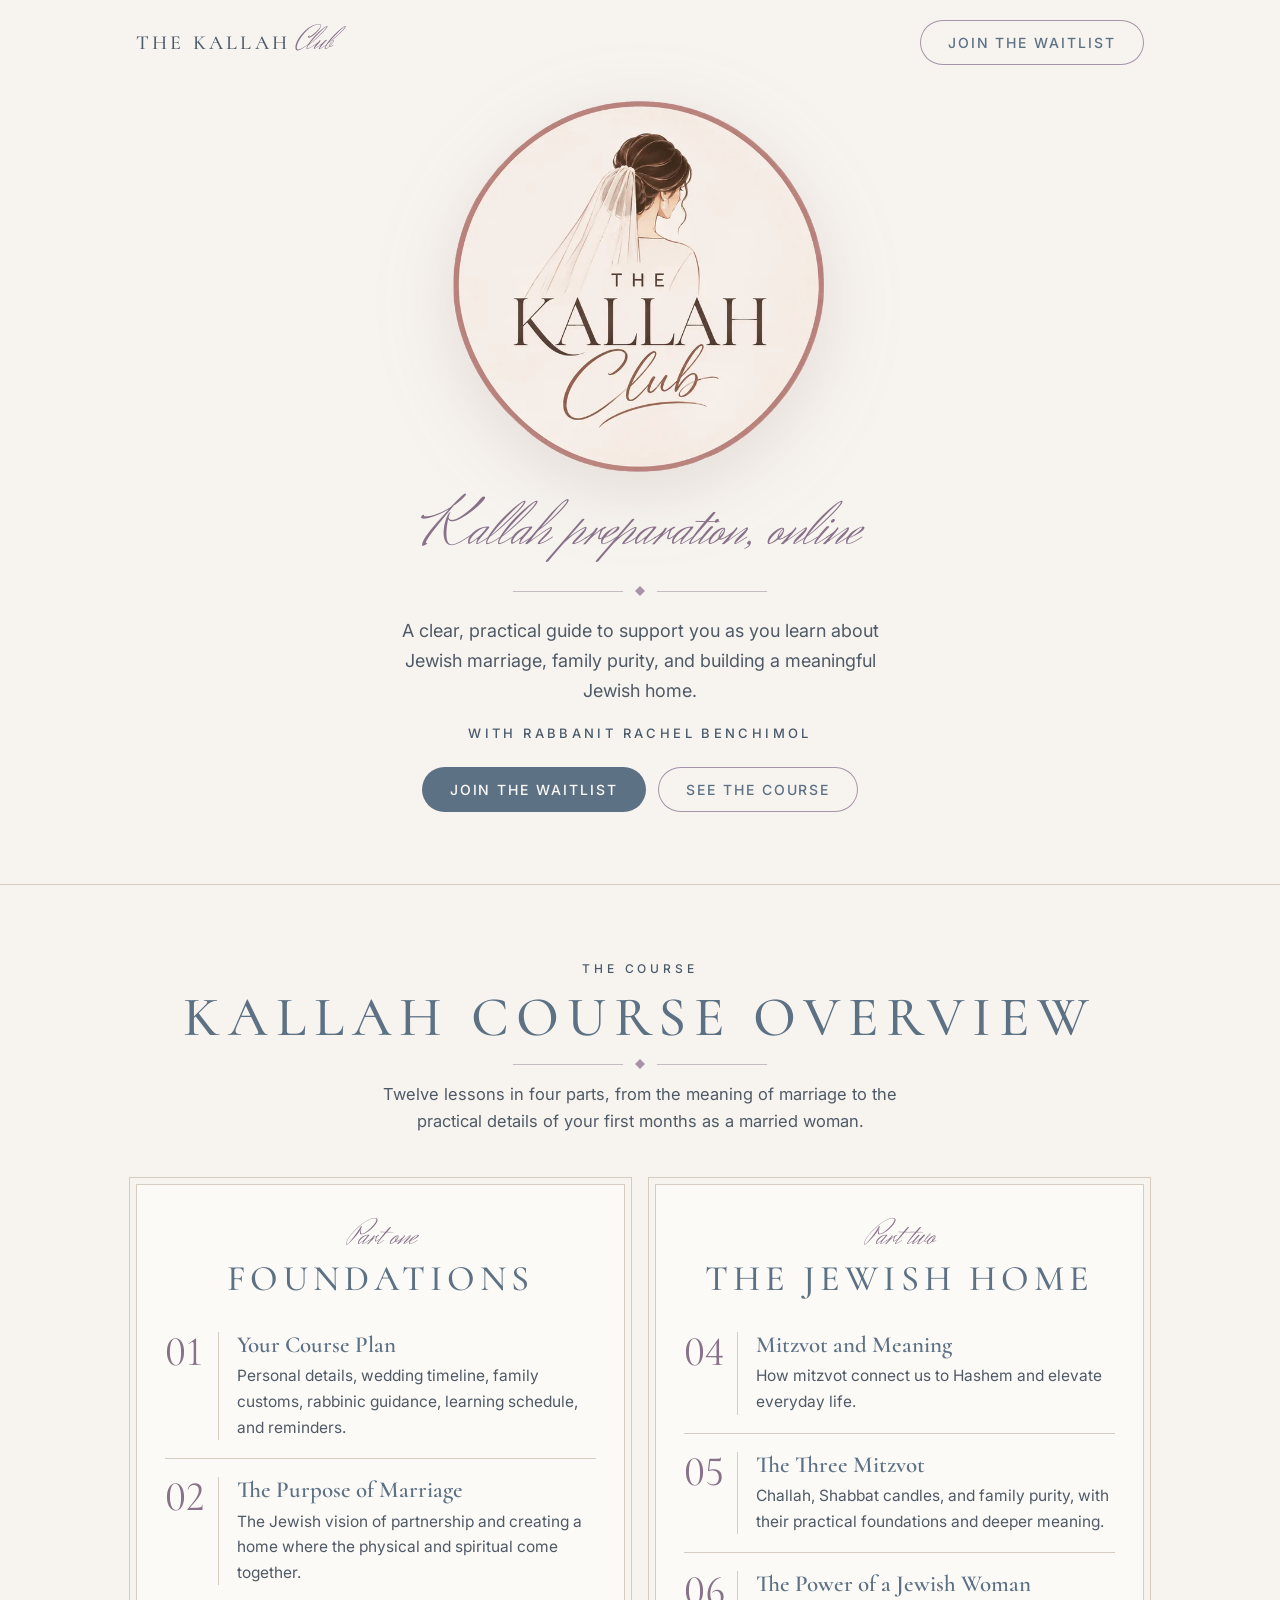
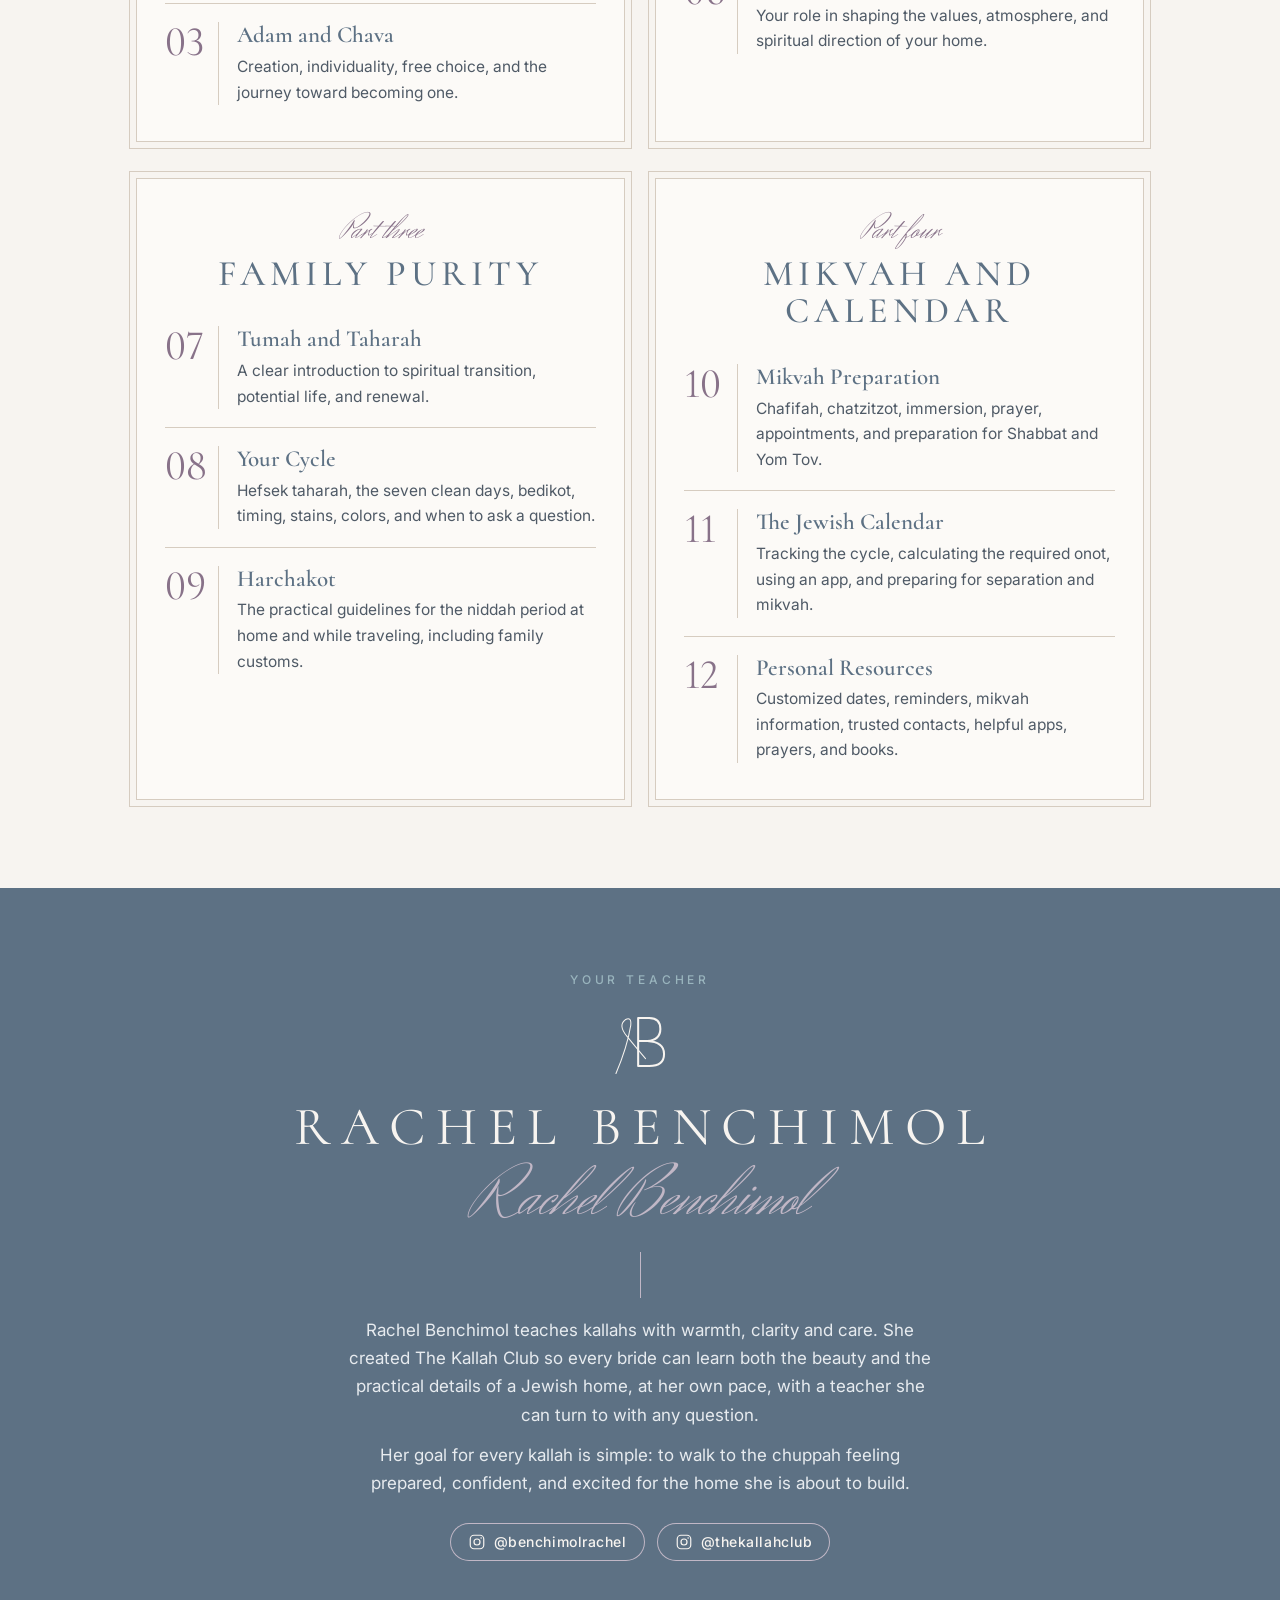
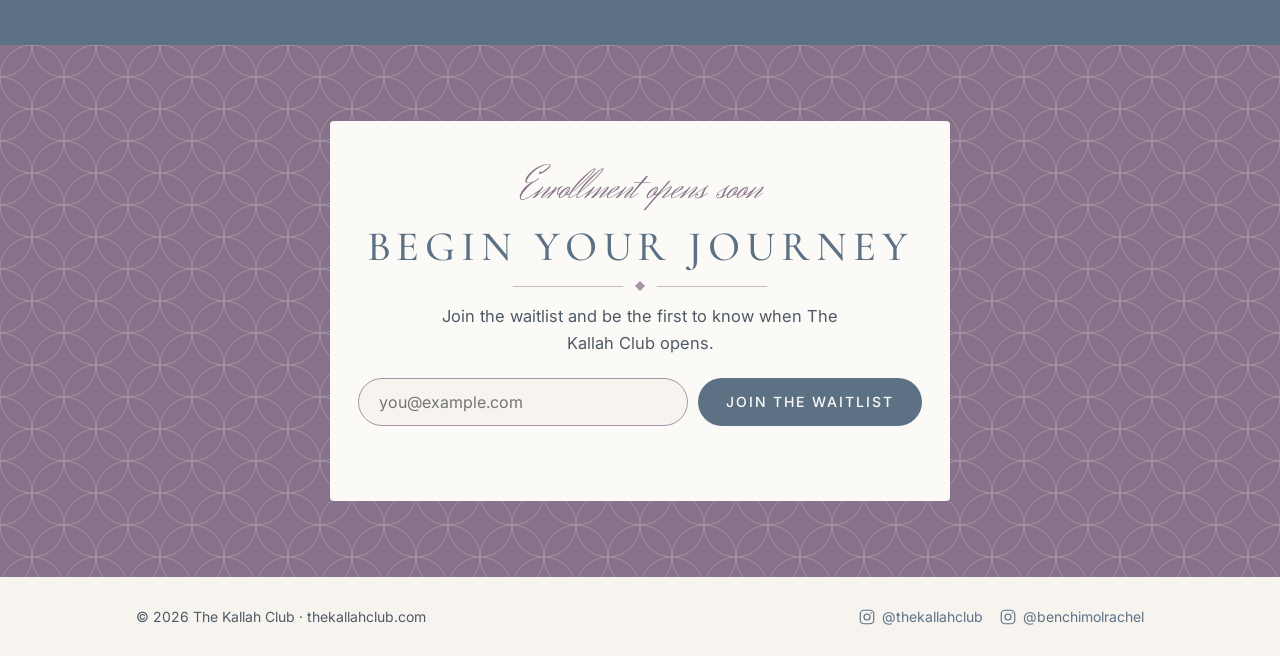
==== index.html @ b7309fc2 "Add files via upload" ====
<!doctype html><html><head><meta charset=utf8><meta name=viewport content="width=device-width,initial-scale=1,viewport-fit=cover"><style>:root{color-scheme:light;box-sizing:border-box;padding-top:env(safe-area-inset-top,0px);padding-bottom:env(safe-area-inset-bottom,0px)}html{scroll-padding-top:env(safe-area-inset-top,0px)}body{margin:0;padding:0;font:14px -apple-system,BlinkMacSystemFont,sans-serif;background:#fff;color:#000}img{max-width:100%}[hidden]:not([hidden=until-found i]){display:none!important}</style></head><body>
<title>The Kallah Club</title>
<meta name="claude:viewport-fit-sides" content="cover">
<link rel="preconnect" href="https://fonts.googleapis.com">
<link rel="preconnect" href="https://fonts.gstatic.com" crossorigin>
<link rel="stylesheet" href="https://fonts.googleapis.com/css2?family=Cormorant:wght@400;500;600&family=Herr+Von+Muellerhoff&family=Inter:wght@400;500;600&display=swap">
<style>
/* Layout: the round logo leads; lessons sit in four framed panels; a Blue Jean band introduces Rachel; a Mauve Bloom lattice band closes.
   Palette from the Rachel Benchimol brand guide: Blue Jean, Mauve Bloom, Tide, Ocean, Petal, Silvara, Sand Whisper, Silken Cream, Bare Earth.
   Fonts are web stand-ins for King and Queen (display), Abramo Script (script) and Aktiv Grotesk (body). Single light look, by design. */
:root {
  --paper: #f7f4f0;
  --panel: #fcfaf7;
  --espresso: #4a5a6b;     /* Blue Jean, deepened for small text */
  --bluejean: #5d7184;
  --text: #4f5a66;
  --copper: #887289;       /* Mauve Bloom */
  --rose: #a794a8;         /* Petal */
  --silvara: #c1b7c6;
  --ocean: #99b4bd;
  --line: #d6ccc0;         /* Silken Cream */
  --sand: #ece3d3;         /* Bare Earth */
  --display: "Cormorant", "Cormorant Garamond", Georgia, "Times New Roman", serif;
  --script: "Herr Von Muellerhoff", "Snell Roundhand", "Apple Chancery", cursive;
  --body: "Inter", "Helvetica Neue", Arial, system-ui, sans-serif;
  color-scheme: light;
}
* { box-sizing: border-box; }
body { background: var(--paper); color: var(--text); font-family: var(--body); font-size: 16.5px; line-height: 1.65; }
.wrap {
  max-width: 1040px; margin: 0 auto;
  padding-left: max(16px, env(safe-area-inset-left, 0px));
  padding-right: max(16px, env(safe-area-inset-right, 0px));
}
h1, h2, h3, p { margin: 0; }
h2 { font-family: var(--display); font-weight: 500; color: var(--bluejean); text-transform: uppercase; letter-spacing: .14em; line-height: 1.05; text-wrap: balance; }
.script { font-family: var(--script); color: var(--copper); font-weight: 400; line-height: 1.1; font-size: 1.4em; }
.eyebrow { font: 500 12px var(--body); letter-spacing: .32em; text-transform: uppercase; color: var(--espresso); }

.rule { display: flex; align-items: center; justify-content: center; gap: 12px; color: var(--rose); }
.rule::before, .rule::after { content: ""; height: 1px; width: min(110px, 26vw); background: var(--rose); opacity: .6; }
.rule svg { width: 10px; height: 10px; flex: none; }

.btn {
  display: inline-block; background: var(--bluejean); color: var(--panel);
  font: 500 14px var(--body); letter-spacing: .14em; text-transform: uppercase;
  padding: 14px 28px; border-radius: 999px; text-decoration: none; border: 0; cursor: pointer;
}
.btn:hover { background: var(--copper); }
.btn.line { background: transparent; color: var(--bluejean); box-shadow: inset 0 0 0 1px var(--rose); }
.btn.line:hover { background: var(--panel); }
.btn:focus-visible, input:focus-visible { outline: 2px solid var(--copper); outline-offset: 3px; }

/* Nav */
nav .wrap { display: flex; justify-content: space-between; align-items: center; gap: 16px; padding-block: 18px; }
.brand { display: flex; align-items: baseline; gap: 6px; color: var(--espresso); text-decoration: none; }
.brand b { font: 500 20px var(--display); letter-spacing: .16em; text-transform: uppercase; }
.brand i { font: 400 34px var(--script); color: var(--copper); font-style: normal; }
@media (max-width: 440px) { nav .btn { padding: 11px 16px; font-size: 12px; letter-spacing: .1em; } }

/* Hero */
.hero .wrap { display: grid; justify-items: center; text-align: center; gap: 20px; padding-block: 12px 72px; }
.logo { width: min(380px, 82vw); height: auto; aspect-ratio: 1; max-width: 100%; filter: drop-shadow(0 18px 40px rgba(110, 70, 55, .14)); }
.hero .script { font-size: clamp(44px, 8vw, 64px); }
.welcome { max-width: 48ch; font-size: 18px; color: var(--text); }
.teacher { font: 500 13px var(--body); letter-spacing: .26em; text-transform: uppercase; color: var(--espresso); }
.cta-row { display: flex; gap: 12px; flex-wrap: wrap; justify-content: center; margin-top: 6px; }

/* Course */
.course { padding-block: 76px 88px; border-top: 1px solid var(--line); }
.course-head { display: grid; justify-items: center; text-align: center; gap: 12px; margin-bottom: 48px; }
.course-head h2 { font-size: clamp(36px, 6vw, 56px); }
.course-head p { max-width: 52ch; }
.units { display: grid; grid-template-columns: repeat(2, minmax(0, 1fr)); gap: 36px 30px; }
@media (max-width: 820px) { .units { grid-template-columns: 1fr; } }
.unit { background: var(--panel); border: 1px solid var(--line); outline: 1px solid var(--line); outline-offset: 6px; padding: 34px 28px 18px; display: grid; align-content: start; }
.unit-head { display: grid; justify-items: center; gap: 4px; margin-bottom: 16px; text-align: center; }
.unit-head .script { font-size: 34px; }
.unit h2 { font-size: clamp(28px, 4.2vw, 36px); }
.lessons { list-style: none; margin: 0; padding: 0; }
.lesson { display: grid; grid-template-columns: 3.4rem 1fr; gap: 18px; padding-block: 18px; border-top: 1px solid var(--line); }
.lesson:first-child { border-top: 0; }
.num { font-family: var(--display); font-weight: 400; font-size: 42px; line-height: .95; color: var(--copper); border-right: 1px solid var(--line); padding-right: 14px; font-variant-numeric: lining-nums; }
.lesson h3 { font-family: var(--display); font-weight: 600; font-size: 23px; color: var(--bluejean); line-height: 1.2; margin-bottom: 4px; }
.lesson p { font-size: 15.5px; }
@media (max-width: 420px) { .unit { padding: 28px 18px 12px; } .lesson { grid-template-columns: 2.8rem 1fr; gap: 14px; } .num { font-size: 34px; padding-right: 10px; } }

/* Teacher band */
.teacher-band { background: var(--bluejean); color: var(--paper); padding-block: 84px; text-align: center; }
.teacher-band .wrap { display: grid; justify-items: center; gap: 18px; }
.mono { width: 74px; height: 74px; color: var(--paper); }
.teacher-band .eyebrow { color: var(--ocean); }
.teacher-band .name { font-family: var(--display); font-weight: 400; font-size: clamp(34px, 6vw, 54px); letter-spacing: .2em; text-transform: uppercase; line-height: 1.1; color: var(--paper); margin-right: -.2em; }
.teacher-band .sig { font-family: var(--script); font-size: clamp(46px, 8vw, 70px); color: var(--silvara); line-height: 1; margin-top: -10px; }
.teacher-band .bio { max-width: 54ch; color: #e7ebef; display: grid; gap: 12px; font-size: 17px; }
.socials { display: flex; flex-wrap: wrap; justify-content: center; gap: 12px; margin-top: 8px; }
.socials a { display: inline-flex; align-items: center; gap: 8px; color: var(--paper); text-decoration: none; font: 500 14px var(--body); letter-spacing: .04em; padding: 10px 18px; border-radius: 999px; box-shadow: inset 0 0 0 1px var(--silvara); }
.socials a:hover { background: rgba(255,255,255,.1); }
.socials a:focus-visible { outline: 2px solid var(--ocean); outline-offset: 3px; }
.ig { width: 18px; height: 18px; flex: none; }
footer a { color: var(--bluejean); text-decoration: none; display: inline-flex; align-items: center; gap: 6px; }
footer a:hover { color: var(--copper); }
.foot-links { display: flex; gap: 16px; flex-wrap: wrap; align-items: center; }
.teacher-band .vline { width: 1px; height: 46px; background: var(--silvara); }

/* Join band */
.join {
  padding-block: 76px;
  background-color: var(--copper);
  background-image: url("data:image/svg+xml,%3Csvg xmlns='http://www.w3.org/2000/svg' width='64' height='64' viewBox='0 0 64 64'%3E%3Cg fill='none' stroke='%23c1b7c6' stroke-opacity='.45' stroke-width='1'%3E%3Ccircle cx='0' cy='0' r='32'/%3E%3Ccircle cx='64' cy='0' r='32'/%3E%3Ccircle cx='0' cy='64' r='32'/%3E%3Ccircle cx='64' cy='64' r='32'/%3E%3Ccircle cx='32' cy='32' r='32'/%3E%3C/g%3E%3C/svg%3E");
}
.join-card { background: var(--panel); max-width: 620px; margin: 0 auto; padding: 44px 28px; display: grid; justify-items: center; text-align: center; gap: 12px; border-radius: 4px; }
.join-card .script { font-size: 44px; }
.join-card h2 { font-size: clamp(30px, 5vw, 42px); }
.join-card p { max-width: 44ch; }
form { display: flex; gap: 10px; flex-wrap: wrap; justify-content: center; width: 100%; margin-top: 8px; }
.sr { position: absolute; width: 1px; height: 1px; overflow: hidden; clip: rect(0 0 0 0); white-space: nowrap; }
input[type=email] {
  flex: 1 1 240px; min-width: 0; font: 16px var(--body); padding: 13px 20px;
  border: 1px solid var(--rose); border-radius: 999px; background: var(--paper); color: var(--bluejean);
}
.note { font-size: 14px; color: var(--copper); min-height: 1.4em; }

footer .wrap { padding-block: 28px; display: flex; justify-content: space-between; align-items: center; flex-wrap: wrap; gap: 10px; font-size: 14px; }
footer .script { font-size: 34px; }
</style>

<svg width="0" height="0" style="position:absolute" aria-hidden="true">
  <defs><symbol id="diamond" viewBox="0 0 10 10"><path d="M5 0 L10 5 L5 10 L0 5 Z" fill="currentColor"/></symbol></defs>
</svg>

<nav>
  <div class="wrap">
    <a class="brand" href="#top"><b>The Kallah</b><i>Club</i></a>
    <a class="btn line" href="#join">Join the waitlist</a>
  </div>
</nav>

<header class="hero" id="top">
  <div class="wrap">
    <img class="logo" src="[data-uri]" alt="The Kallah Club logo: a bride in a veil, seen from behind">
    <p class="script">Kallah preparation, online</p>
    <div class="rule"><svg><use href="#diamond"/></svg></div>
    <p class="welcome">A clear, practical guide to support you as you learn about Jewish marriage, family purity, and building a meaningful Jewish home.</p>
    <p class="teacher">With Rabbanit Rachel Benchimol</p>
    <div class="cta-row">
      <a class="btn" href="#join">Join the waitlist</a>
      <a class="btn line" href="#course">See the course</a>
    </div>
  </div>
</header>

<section class="course" id="course">
  <div class="wrap">
    <div class="course-head">
      <p class="eyebrow">The course</p>
      <h2>Kallah Course Overview</h2>
      <div class="rule"><svg><use href="#diamond"/></svg></div>
      <p>Twelve lessons in four parts, from the meaning of marriage to the practical details of your first months as a married woman.</p>
    </div>

    <div class="units">
      <article class="unit">
        <div class="unit-head"><p class="script">Part one</p><h2>Foundations</h2></div>
        <ol class="lessons">
          <li class="lesson"><span class="num">01</span><div><h3>Your Course Plan</h3><p>Personal details, wedding timeline, family customs, rabbinic guidance, learning schedule, and reminders.</p></div></li>
          <li class="lesson"><span class="num">02</span><div><h3>The Purpose of Marriage</h3><p>The Jewish vision of partnership and creating a home where the physical and spiritual come together.</p></div></li>
          <li class="lesson"><span class="num">03</span><div><h3>Adam and Chava</h3><p>Creation, individuality, free choice, and the journey toward becoming one.</p></div></li>
        </ol>
      </article>

      <article class="unit">
        <div class="unit-head"><p class="script">Part two</p><h2>The Jewish Home</h2></div>
        <ol class="lessons">
          <li class="lesson"><span class="num">04</span><div><h3>Mitzvot and Meaning</h3><p>How mitzvot connect us to Hashem and elevate everyday life.</p></div></li>
          <li class="lesson"><span class="num">05</span><div><h3>The Three Mitzvot</h3><p>Challah, Shabbat candles, and family purity, with their practical foundations and deeper meaning.</p></div></li>
          <li class="lesson"><span class="num">06</span><div><h3>The Power of a Jewish Woman</h3><p>Your role in shaping the values, atmosphere, and spiritual direction of your home.</p></div></li>
        </ol>
      </article>

      <article class="unit">
        <div class="unit-head"><p class="script">Part three</p><h2>Family Purity</h2></div>
        <ol class="lessons">
          <li class="lesson"><span class="num">07</span><div><h3>Tumah and Taharah</h3><p>A clear introduction to spiritual transition, potential life, and renewal.</p></div></li>
          <li class="lesson"><span class="num">08</span><div><h3>Your Cycle</h3><p>Hefsek taharah, the seven clean days, bedikot, timing, stains, colors, and when to ask a question.</p></div></li>
          <li class="lesson"><span class="num">09</span><div><h3>Harchakot</h3><p>The practical guidelines for the niddah period at home and while traveling, including family customs.</p></div></li>
        </ol>
      </article>

      <article class="unit">
        <div class="unit-head"><p class="script">Part four</p><h2>Mikvah and Calendar</h2></div>
        <ol class="lessons">
          <li class="lesson"><span class="num">10</span><div><h3>Mikvah Preparation</h3><p>Chafifah, chatzitzot, immersion, prayer, appointments, and preparation for Shabbat and Yom Tov.</p></div></li>
          <li class="lesson"><span class="num">11</span><div><h3>The Jewish Calendar</h3><p>Tracking the cycle, calculating the required onot, using an app, and preparing for separation and mikvah.</p></div></li>
          <li class="lesson"><span class="num">12</span><div><h3>Personal Resources</h3><p>Customized dates, reminders, mikvah information, trusted contacts, helpful apps, prayers, and books.</p></div></li>
        </ol>
      </article>
    </div>
  </div>
</section>

<section class="teacher-band" id="teacher">
  <div class="wrap">
    <p class="eyebrow">Your teacher</p>
    <svg class="mono" viewBox="0 0 80 80" fill="none" stroke="currentColor" stroke-linecap="round" aria-hidden="true">
      <path d="M38 14 V66 M38 14 H50 Q62 14 62 26 Q62 38 48 39 H38 M48 39 Q66 40 66 53 Q66 66 50 66 H38" stroke-width="2.2"/>
      <path d="M14 74 Q26 46 30 22 Q31 12 24 16 Q16 22 26 34 Q34 44 46 58" stroke-width="1.1"/>
    </svg>
    <p class="name">Rachel Benchimol</p>
    <p class="sig" aria-hidden="true">Rachel Benchimol</p>
    <div class="vline" aria-hidden="true"></div>
    <div class="bio">
      <p>Rachel Benchimol teaches kallahs with warmth, clarity and care. She created The Kallah Club so every bride can learn both the beauty and the practical details of a Jewish home, at her own pace, with a teacher she can turn to with any question.</p>
      <p>Her goal for every kallah is simple: to walk to the chuppah feeling prepared, confident, and excited for the home she is about to build.</p>
    </div>
    <div class="socials">
      <a href="https://www.instagram.com/benchimolrachel" target="_blank" rel="noopener"><svg class="ig" viewBox="0 0 24 24" fill="none" stroke="currentColor" stroke-width="1.6" aria-hidden="true"><rect x="3" y="3" width="18" height="18" rx="5"/><circle cx="12" cy="12" r="4"/><circle cx="17.5" cy="6.5" r="1" fill="currentColor" stroke="none"/></svg><span>@benchimolrachel</span></a>
      <a href="https://www.instagram.com/thekallahclub" target="_blank" rel="noopener"><svg class="ig" viewBox="0 0 24 24" fill="none" stroke="currentColor" stroke-width="1.6" aria-hidden="true"><rect x="3" y="3" width="18" height="18" rx="5"/><circle cx="12" cy="12" r="4"/><circle cx="17.5" cy="6.5" r="1" fill="currentColor" stroke="none"/></svg><span>@thekallahclub</span></a>
    </div>
  </div>
</section>

<section class="join" id="join">
  <div class="wrap">
    <div class="join-card">
      <p class="script">Enrollment opens soon</p>
      <h2>Begin your journey</h2>
      <div class="rule"><svg><use href="#diamond"/></svg></div>
      <p>Join the waitlist and be the first to know when The Kallah Club opens.</p>
      <form id="waitlist" novalidate>
        <label class="sr" for="email">Email address</label>
        <input type="email" id="email" name="email" placeholder="you@example.com" autocomplete="email" required>
        <button class="btn" type="submit">Join the waitlist</button>
      </form>
      <p class="note" id="note" role="status"></p>
    </div>
  </div>
</section>

<footer>
  <div class="wrap">
    <span>© 2026 The Kallah Club · thekallahclub.com</span>
    <span class="foot-links">
      <a href="https://www.instagram.com/thekallahclub" target="_blank" rel="noopener"><svg class="ig" viewBox="0 0 24 24" fill="none" stroke="currentColor" stroke-width="1.6" aria-hidden="true"><rect x="3" y="3" width="18" height="18" rx="5"/><circle cx="12" cy="12" r="4"/><circle cx="17.5" cy="6.5" r="1" fill="currentColor" stroke="none"/></svg>@thekallahclub</a>
      <a href="https://www.instagram.com/benchimolrachel" target="_blank" rel="noopener"><svg class="ig" viewBox="0 0 24 24" fill="none" stroke="currentColor" stroke-width="1.6" aria-hidden="true"><rect x="3" y="3" width="18" height="18" rx="5"/><circle cx="12" cy="12" r="4"/><circle cx="17.5" cy="6.5" r="1" fill="currentColor" stroke="none"/></svg>@benchimolrachel</a>
    </span>
  </div>
</footer>

<script>
document.getElementById('waitlist').addEventListener('submit', function (e) {
  e.preventDefault();
  var email = document.getElementById('email');
  var note = document.getElementById('note');
  if (!email.value || !email.checkValidity()) {
    note.textContent = 'Enter a valid email address, like name@example.com.';
    email.focus();
    return;
  }
  note.textContent = 'This is a preview. Sign-ups will start working when the site goes live.';
});
</script>

</body></html>
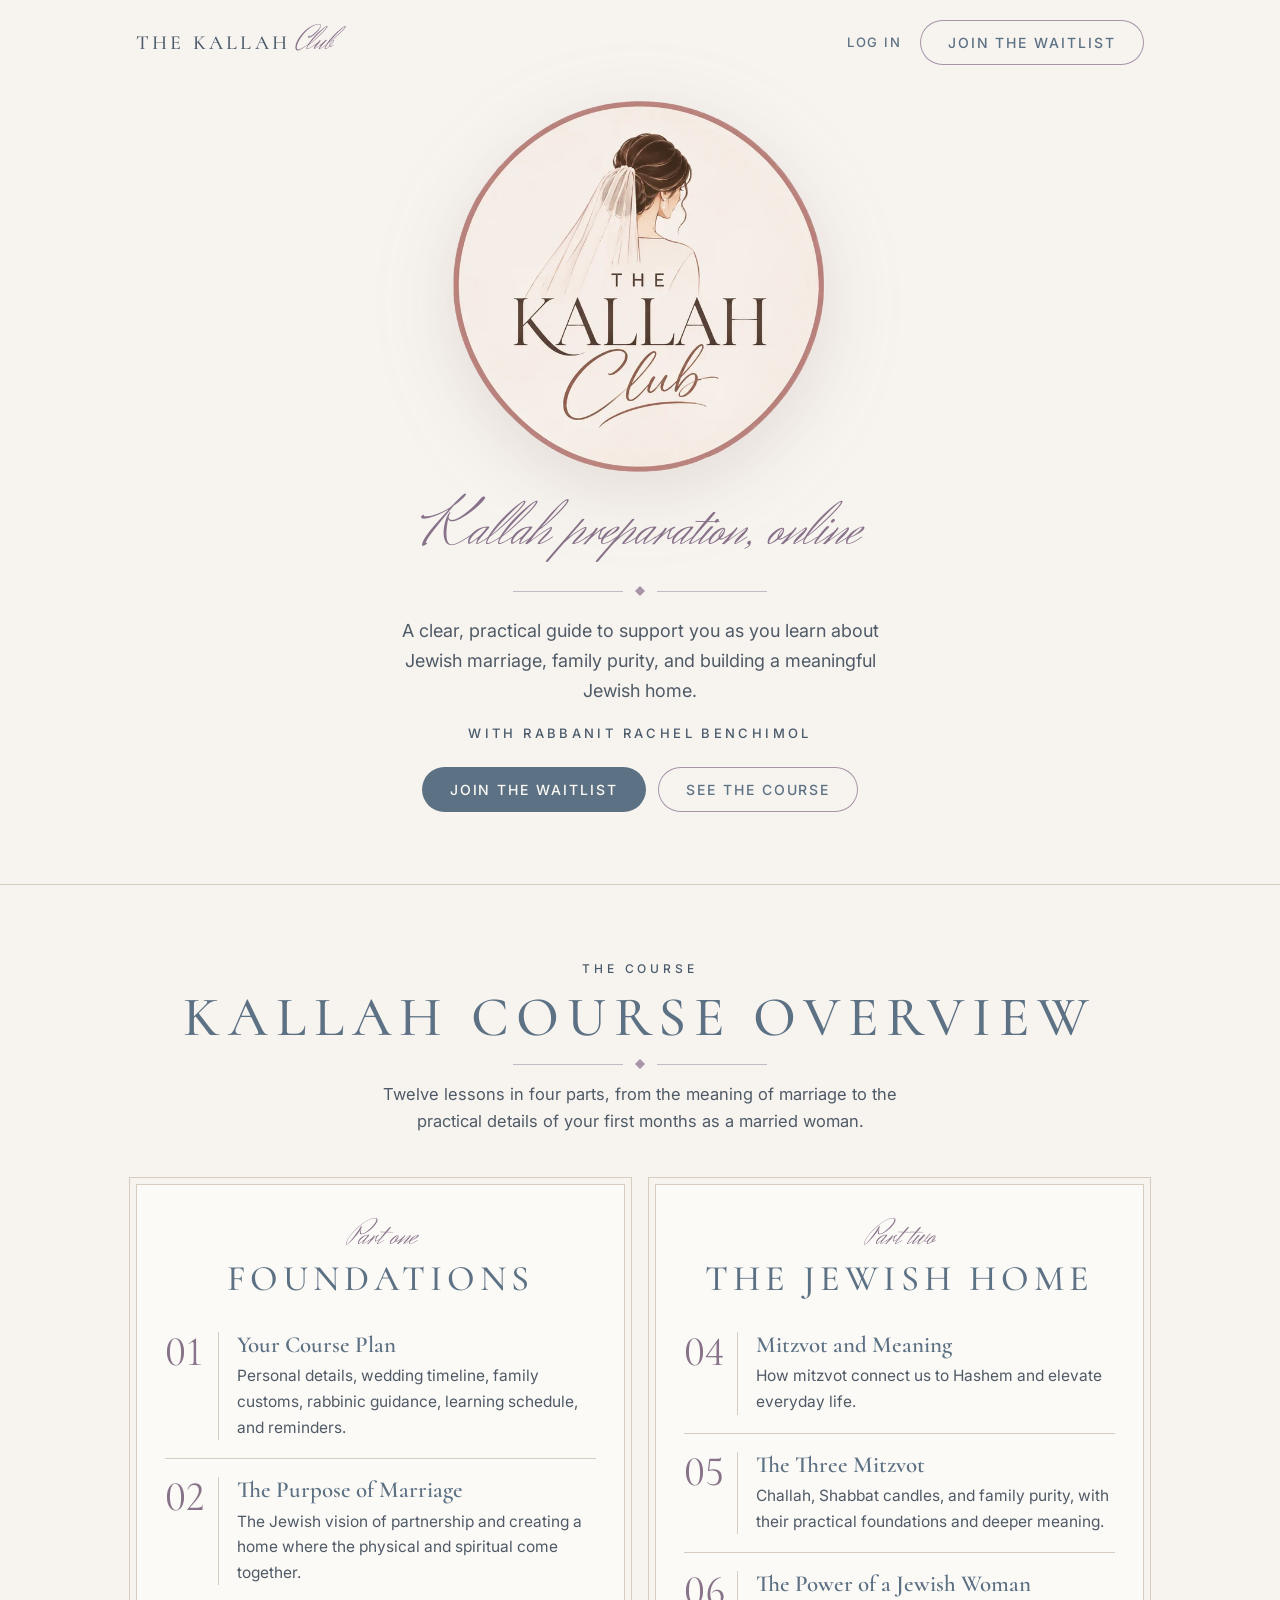
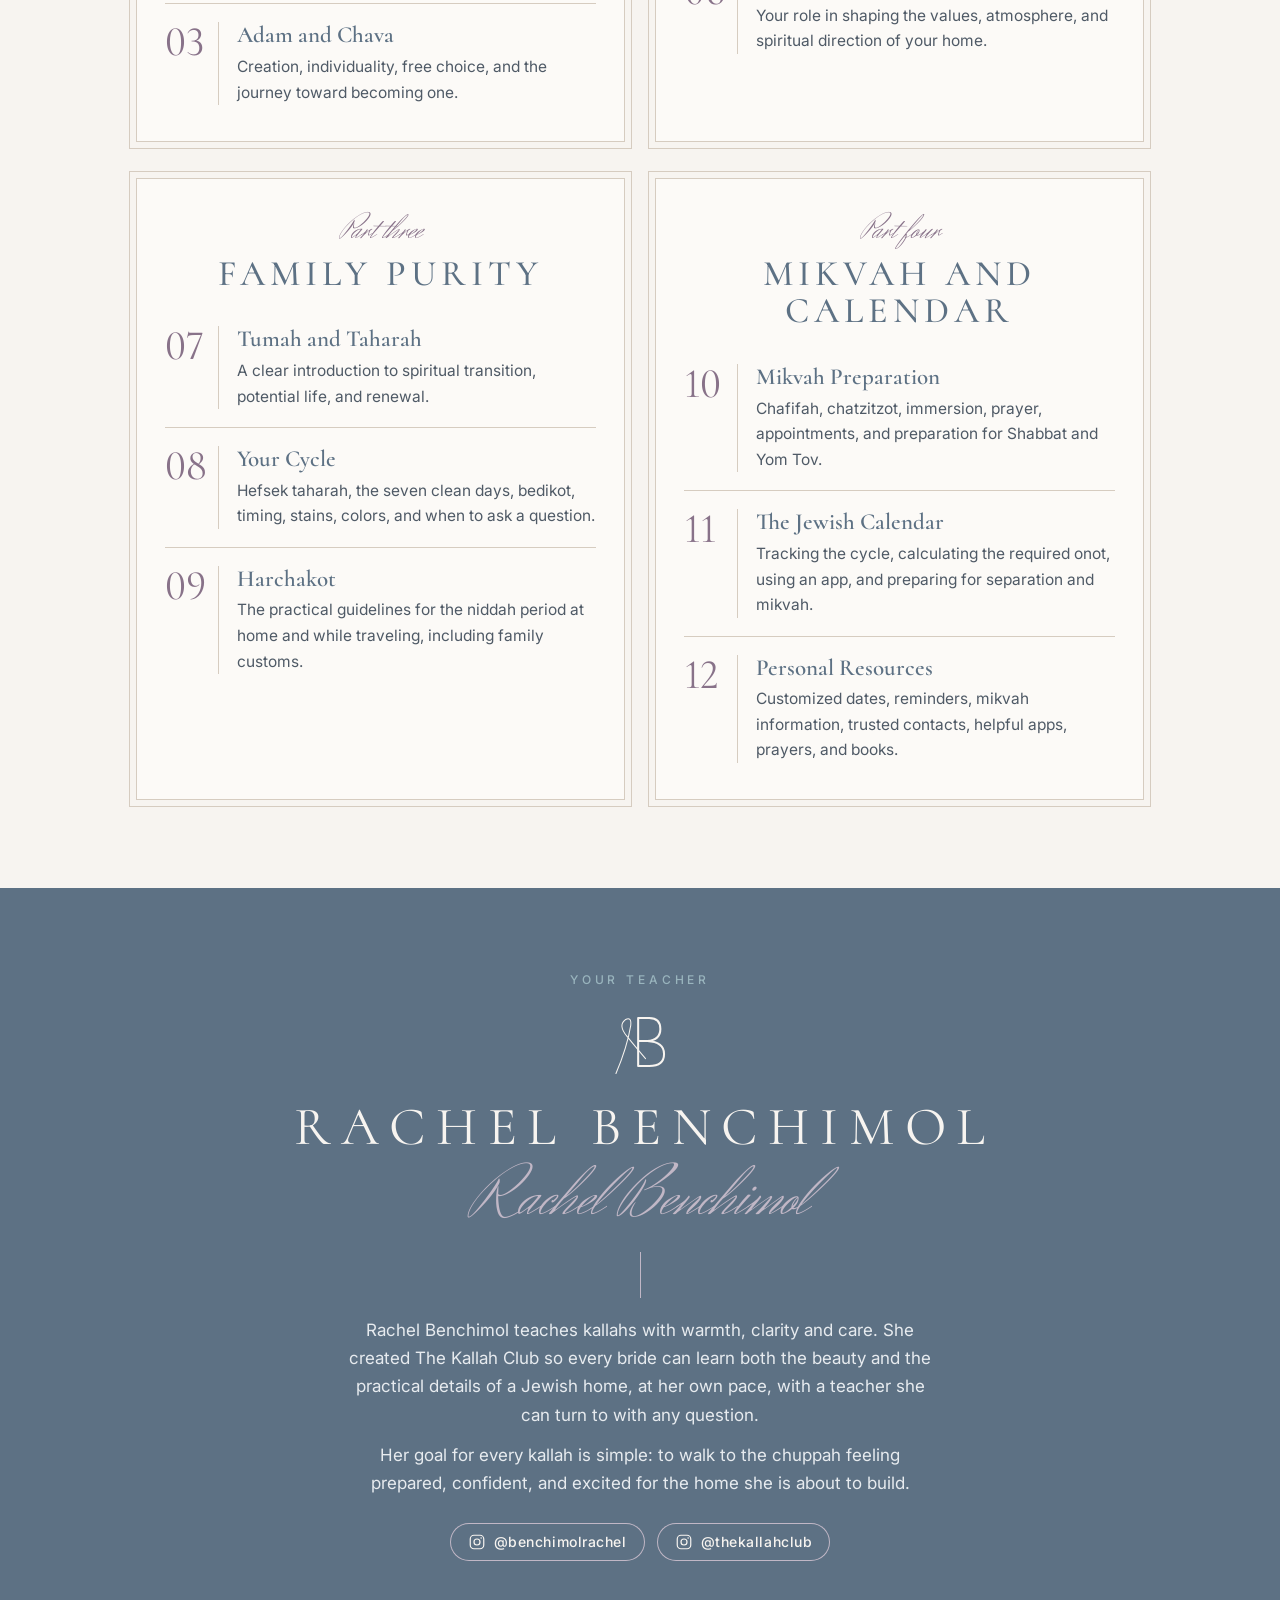
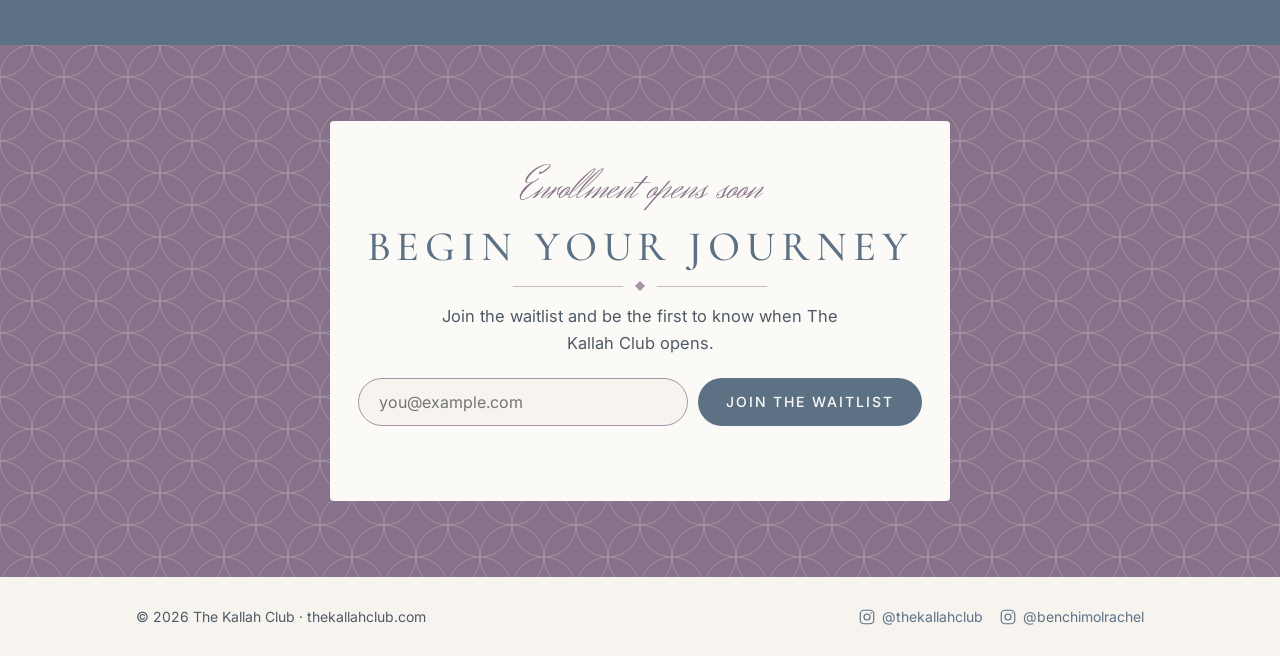
==== commit 6f681a16: "Add student accounts, course area, teacher dashboard and preview mode" ====
--- a/index.html
+++ b/index.html
@@ -1,5 +1,6 @@
 <!doctype html><html><head><meta charset=utf8><meta name=viewport content="width=device-width,initial-scale=1,viewport-fit=cover"><style>:root{color-scheme:light;box-sizing:border-box;padding-top:env(safe-area-inset-top,0px);padding-bottom:env(safe-area-inset-bottom,0px)}html{scroll-padding-top:env(safe-area-inset-top,0px)}body{margin:0;padding:0;font:14px -apple-system,BlinkMacSystemFont,sans-serif;background:#fff;color:#000}img{max-width:100%}[hidden]:not([hidden=until-found i]){display:none!important}</style></head><body>
 <title>The Kallah Club</title>
+<link rel="icon" href="data:image/svg+xml,%3Csvg xmlns=%27http://www.w3.org/2000/svg%27 viewBox=%270 0 32 32%27%3E%3Ccircle cx=%2716%27 cy=%2716%27 r=%2716%27 fill=%27%23f7f4f0%27/%3E%3Cpath d=%27M16 5 27 16 16 27 5 16Z%27 fill=%27%23887289%27/%3E%3C/svg%3E">
 <meta name="claude:viewport-fit-sides" content="cover">
 <link rel="preconnect" href="https://fonts.googleapis.com">
 <link rel="preconnect" href="https://fonts.gstatic.com" crossorigin>
@@ -56,7 +57,18 @@
 .brand { display: flex; align-items: baseline; gap: 6px; color: var(--espresso); text-decoration: none; }
 .brand b { font: 500 20px var(--display); letter-spacing: .16em; text-transform: uppercase; }
 .brand i { font: 400 34px var(--script); color: var(--copper); font-style: normal; }
-@media (max-width: 440px) { nav .btn { padding: 11px 16px; font-size: 12px; letter-spacing: .1em; } }
+.navlinks { display: flex; align-items: center; gap: clamp(10px, 3vw, 18px); }
+.navlink { font: 500 13px var(--body); letter-spacing: .14em; text-transform: uppercase; color: var(--bluejean); text-decoration: none; white-space: nowrap; }
+.navlink:hover { color: var(--copper); }
+.navlink:focus-visible { outline: 2px solid var(--copper); outline-offset: 3px; }
+@media (max-width: 440px) {
+  nav .btn { padding: 11px 16px; font-size: 12px; letter-spacing: .1em; }
+  .brand { white-space: nowrap; }
+  .brand b { font-size: 16px; letter-spacing: .12em; }
+  .brand i { font-size: 28px; }
+  nav .btn[href="#join"] { display: none; }
+  .navlink { display: inline-block; padding: 11px 18px; font-size: 12px; letter-spacing: .12em; box-shadow: inset 0 0 0 1px var(--rose); border-radius: 999px; }
+}
 
 /* Hero */
 .hero .wrap { display: grid; justify-items: center; text-align: center; gap: 20px; padding-block: 12px 72px; }
@@ -132,7 +144,10 @@
 <nav>
   <div class="wrap">
     <a class="brand" href="#top"><b>The Kallah</b><i>Club</i></a>
-    <a class="btn line" href="#join">Join the waitlist</a>
+    <span class="navlinks">
+      <a class="navlink" href="account.html">Log in</a>
+      <a class="btn line" href="#join">Join the waitlist</a>
+    </span>
   </div>
 </nav>
 
@@ -248,16 +263,45 @@
 </footer>
 
 <script>
+// Waitlist sign-ups go to the Supabase "waitlist" table. This key is the public
+// (publishable) key: the table only lets visitors add an email, never read the list.
+var SUPABASE_URL = 'https://damndwwdymxtwpjyxnsx.supabase.co';
+var SUPABASE_KEY = 'sb_publishable_T4p_qWd7XMKdjyfgDvSuDg_J8z9ziWq';
+
 document.getElementById('waitlist').addEventListener('submit', function (e) {
   e.preventDefault();
+  var form = e.target;
   var email = document.getElementById('email');
   var note = document.getElementById('note');
+  var button = form.querySelector('button');
   if (!email.value || !email.checkValidity()) {
     note.textContent = 'Enter a valid email address, like name@example.com.';
     email.focus();
     return;
   }
-  note.textContent = 'This is a preview. Sign-ups will start working when the site goes live.';
+  button.disabled = true;
+  note.textContent = 'Adding you to the waitlist…';
+  fetch(SUPABASE_URL + '/rest/v1/waitlist', {
+    method: 'POST',
+    headers: {
+      'apikey': SUPABASE_KEY,
+      'Content-Type': 'application/json',
+      'Prefer': 'return=minimal'
+    },
+    body: JSON.stringify({ email: email.value.trim() })
+  }).then(function (res) {
+    if (res.ok || res.status === 409) {
+      // 409 means this email is already on the list, which is fine.
+      note.textContent = 'You’re on the list! We’ll email you when enrollment opens.';
+      form.reset();
+    } else {
+      throw new Error('Status ' + res.status);
+    }
+  }).catch(function () {
+    note.textContent = 'Something went wrong. Please try again in a moment.';
+  }).finally(function () {
+    button.disabled = false;
+  });
 });
 </script>
 
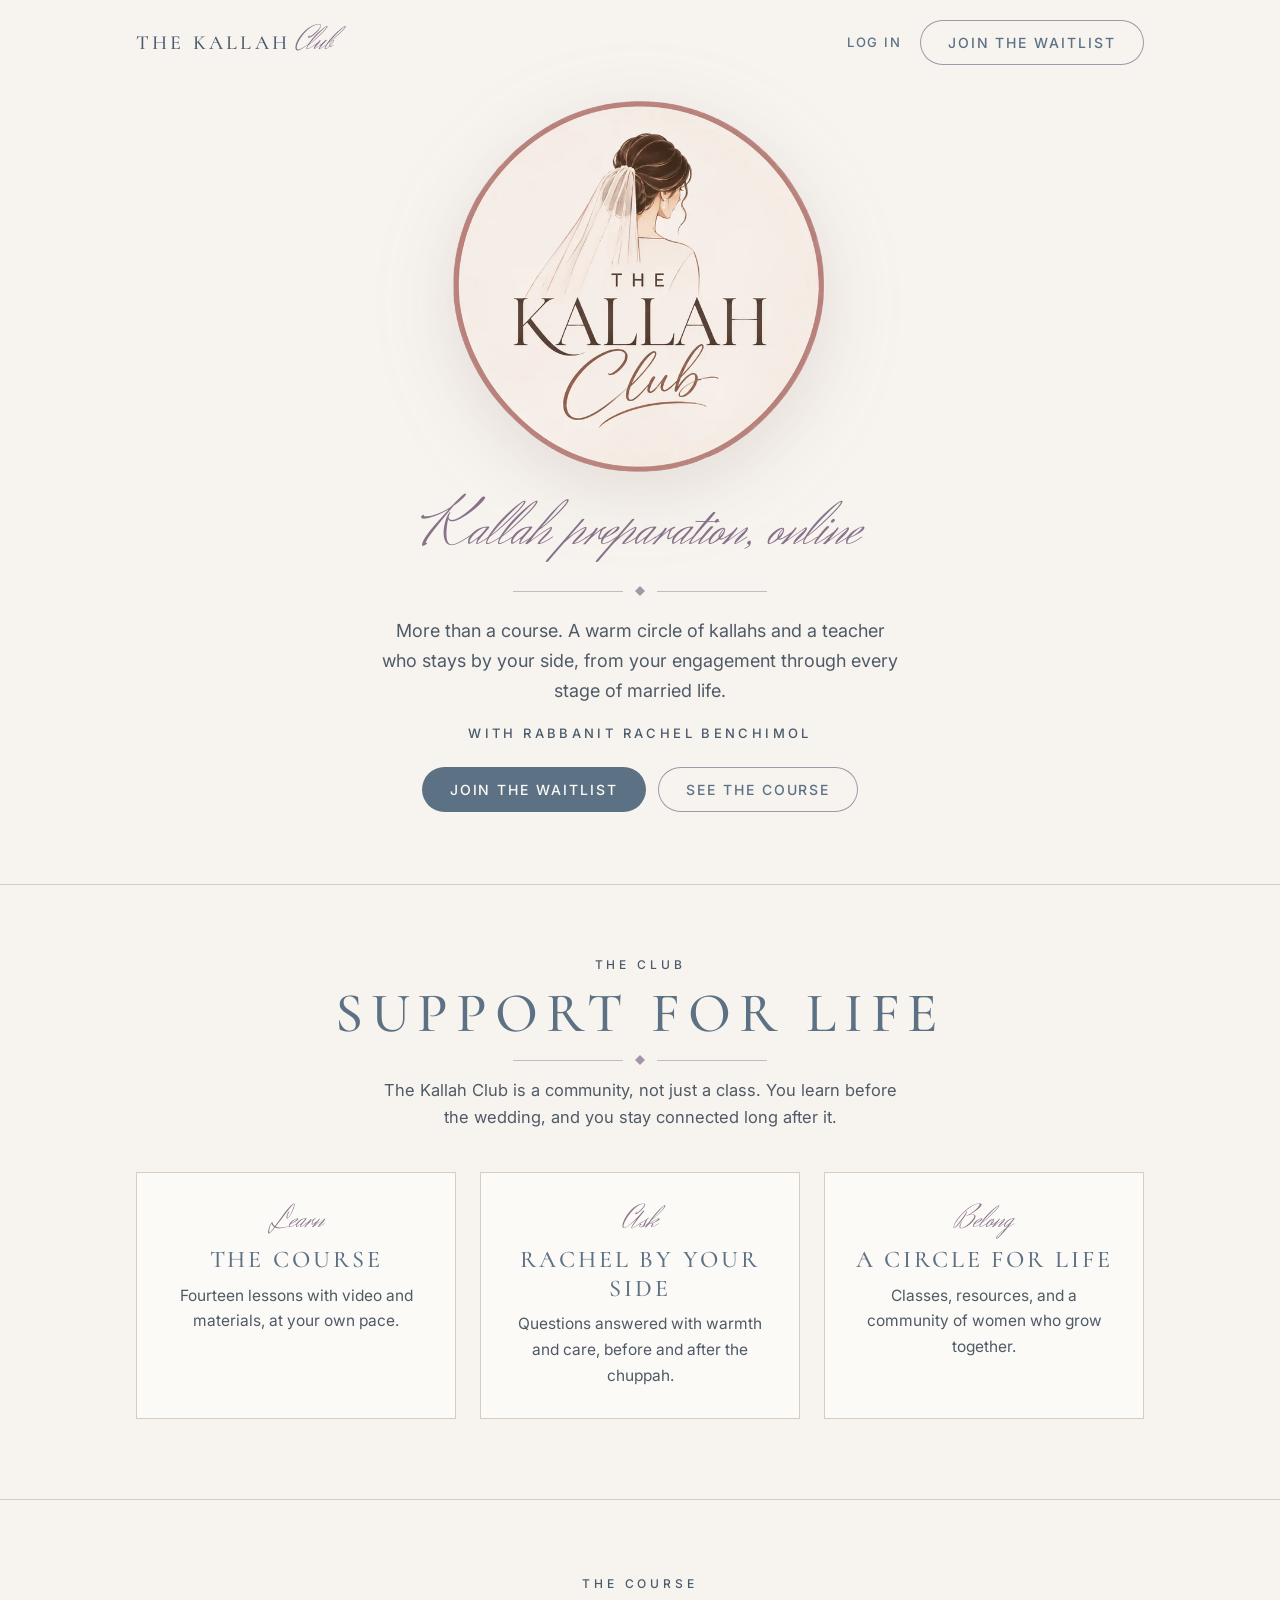
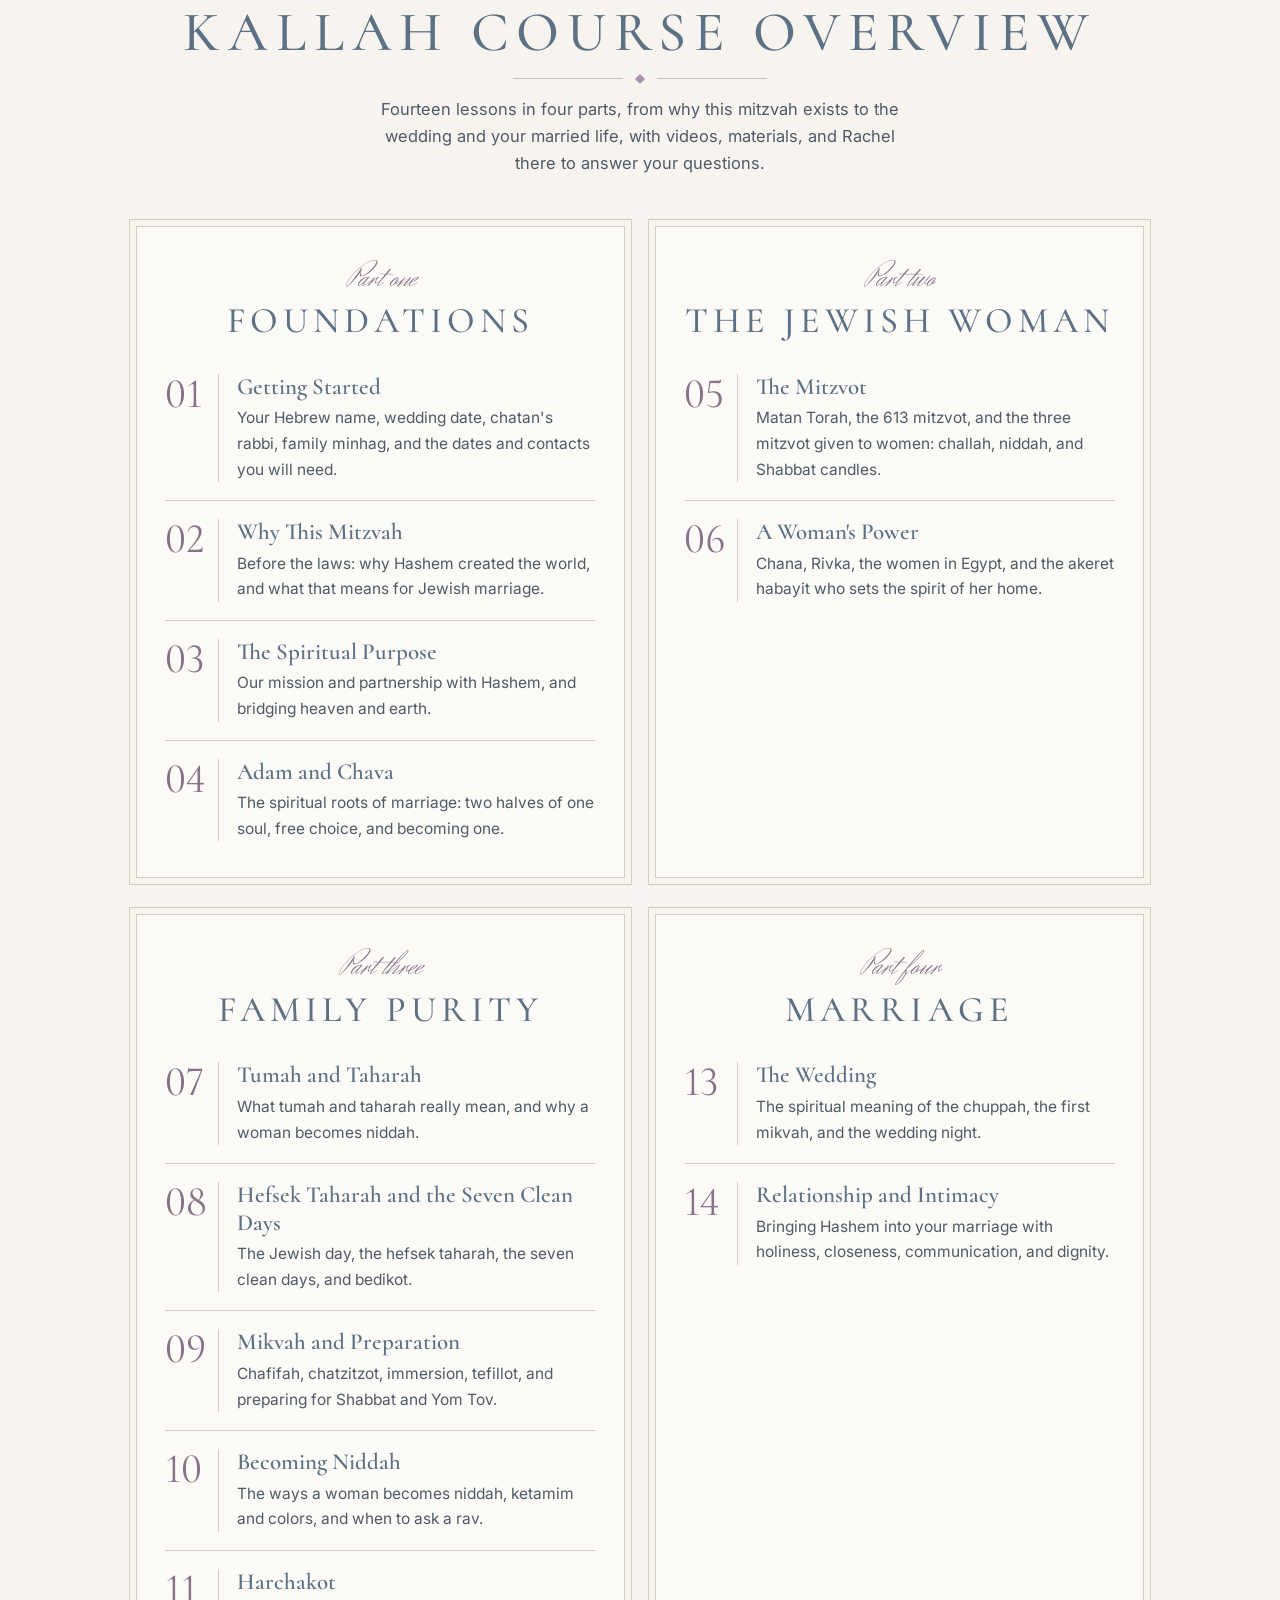
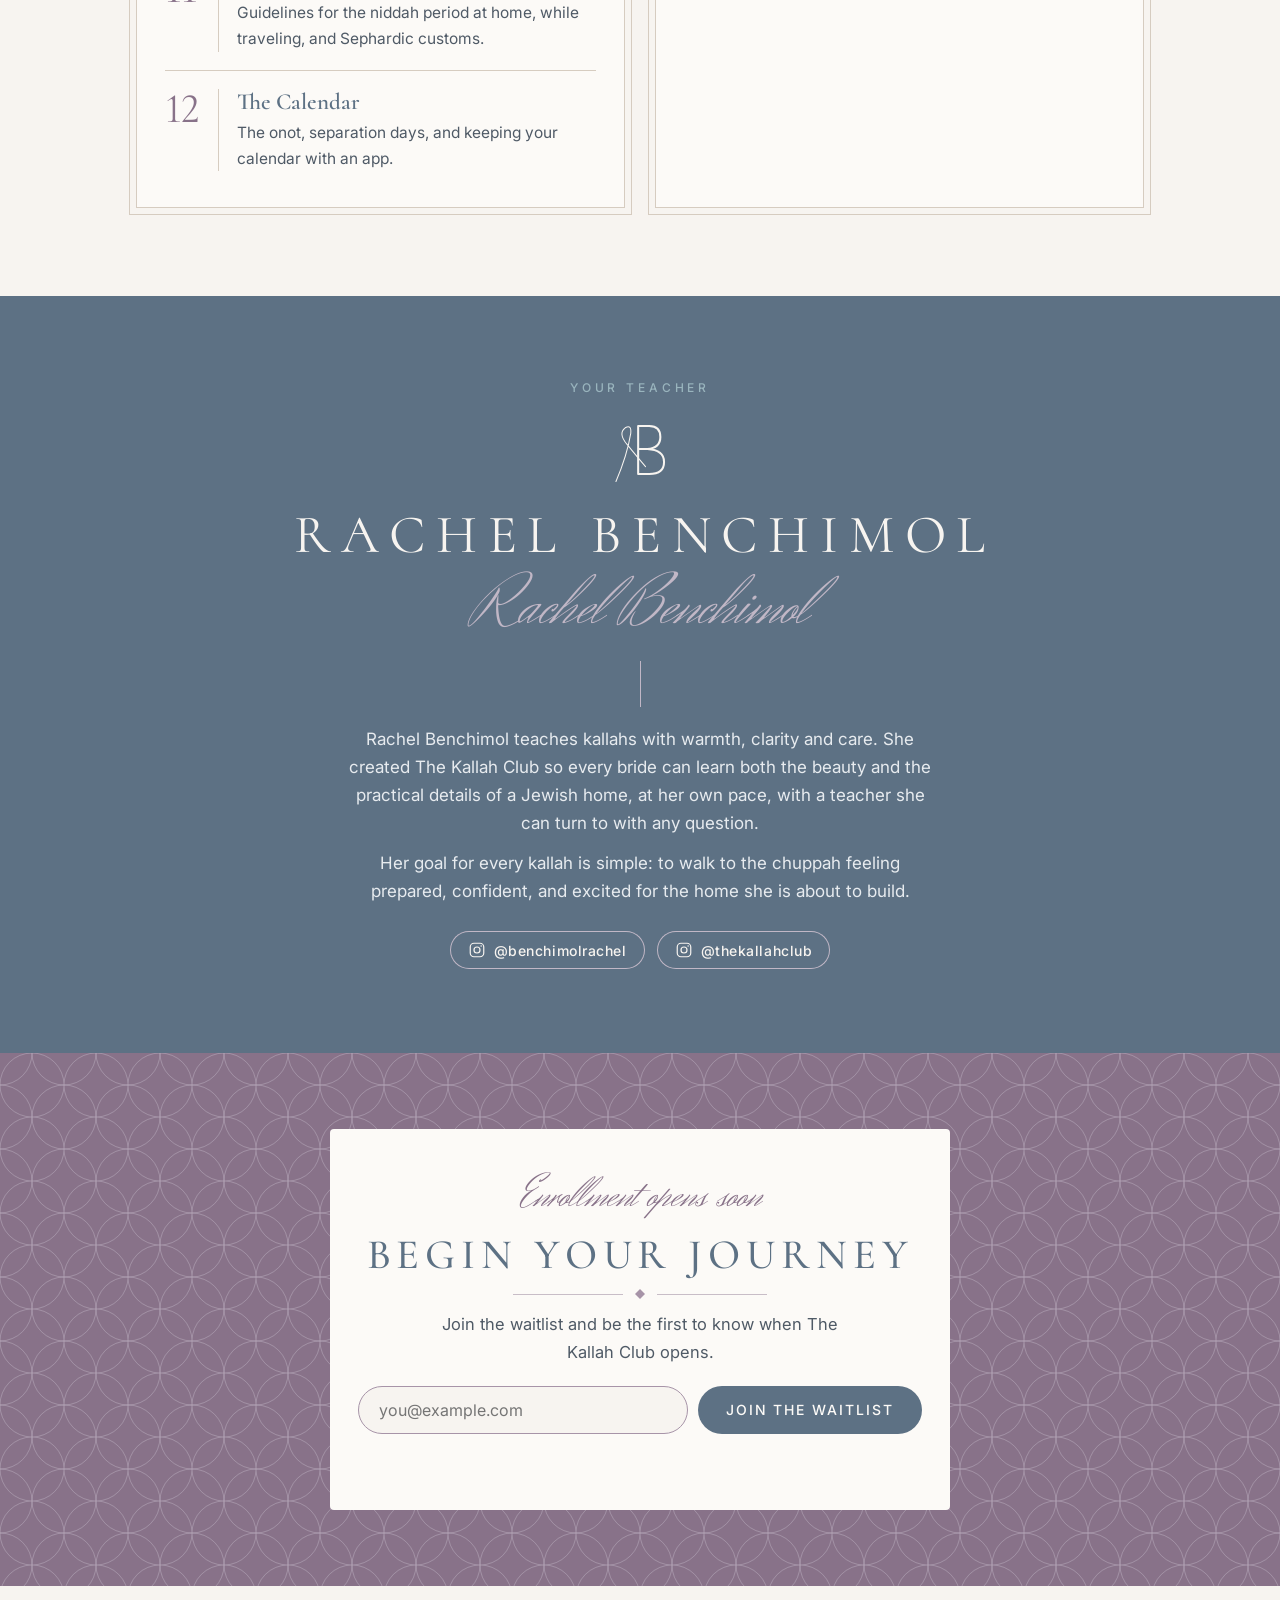
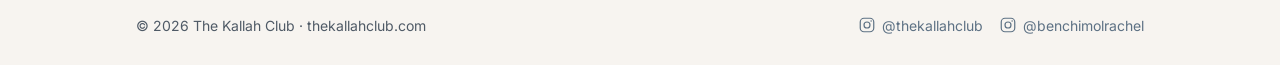
==== commit 6bf64b03: "Landing page: club message and Rachel's real 14-lesson outline" ====
--- a/index.html
+++ b/index.html
@@ -1,308 +1,336 @@
-<!doctype html><html><head><meta charset=utf8><meta name=viewport content="width=device-width,initial-scale=1,viewport-fit=cover"><style>:root{color-scheme:light;box-sizing:border-box;padding-top:env(safe-area-inset-top,0px);padding-bottom:env(safe-area-inset-bottom,0px)}html{scroll-padding-top:env(safe-area-inset-top,0px)}body{margin:0;padding:0;font:14px -apple-system,BlinkMacSystemFont,sans-serif;background:#fff;color:#000}img{max-width:100%}[hidden]:not([hidden=until-found i]){display:none!important}</style></head><body>
-<title>The Kallah Club</title>
-<link rel="icon" href="data:image/svg+xml,%3Csvg xmlns=%27http://www.w3.org/2000/svg%27 viewBox=%270 0 32 32%27%3E%3Ccircle cx=%2716%27 cy=%2716%27 r=%2716%27 fill=%27%23f7f4f0%27/%3E%3Cpath d=%27M16 5 27 16 16 27 5 16Z%27 fill=%27%23887289%27/%3E%3C/svg%3E">
-<meta name="claude:viewport-fit-sides" content="cover">
-<link rel="preconnect" href="https://fonts.googleapis.com">
-<link rel="preconnect" href="https://fonts.gstatic.com" crossorigin>
-<link rel="stylesheet" href="https://fonts.googleapis.com/css2?family=Cormorant:wght@400;500;600&family=Herr+Von+Muellerhoff&family=Inter:wght@400;500;600&display=swap">
-<style>
-/* Layout: the round logo leads; lessons sit in four framed panels; a Blue Jean band introduces Rachel; a Mauve Bloom lattice band closes.
-   Palette from the Rachel Benchimol brand guide: Blue Jean, Mauve Bloom, Tide, Ocean, Petal, Silvara, Sand Whisper, Silken Cream, Bare Earth.
-   Fonts are web stand-ins for King and Queen (display), Abramo Script (script) and Aktiv Grotesk (body). Single light look, by design. */
-:root {
-  --paper: #f7f4f0;
-  --panel: #fcfaf7;
-  --espresso: #4a5a6b;     /* Blue Jean, deepened for small text */
-  --bluejean: #5d7184;
-  --text: #4f5a66;
-  --copper: #887289;       /* Mauve Bloom */
-  --rose: #a794a8;         /* Petal */
-  --silvara: #c1b7c6;
-  --ocean: #99b4bd;
-  --line: #d6ccc0;         /* Silken Cream */
-  --sand: #ece3d3;         /* Bare Earth */
-  --display: "Cormorant", "Cormorant Garamond", Georgia, "Times New Roman", serif;
-  --script: "Herr Von Muellerhoff", "Snell Roundhand", "Apple Chancery", cursive;
-  --body: "Inter", "Helvetica Neue", Arial, system-ui, sans-serif;
-  color-scheme: light;
-}
-* { box-sizing: border-box; }
-body { background: var(--paper); color: var(--text); font-family: var(--body); font-size: 16.5px; line-height: 1.65; }
-.wrap {
-  max-width: 1040px; margin: 0 auto;
-  padding-left: max(16px, env(safe-area-inset-left, 0px));
-  padding-right: max(16px, env(safe-area-inset-right, 0px));
-}
-h1, h2, h3, p { margin: 0; }
-h2 { font-family: var(--display); font-weight: 500; color: var(--bluejean); text-transform: uppercase; letter-spacing: .14em; line-height: 1.05; text-wrap: balance; }
-.script { font-family: var(--script); color: var(--copper); font-weight: 400; line-height: 1.1; font-size: 1.4em; }
-.eyebrow { font: 500 12px var(--body); letter-spacing: .32em; text-transform: uppercase; color: var(--espresso); }
-
-.rule { display: flex; align-items: center; justify-content: center; gap: 12px; color: var(--rose); }
-.rule::before, .rule::after { content: ""; height: 1px; width: min(110px, 26vw); background: var(--rose); opacity: .6; }
-.rule svg { width: 10px; height: 10px; flex: none; }
-
-.btn {
-  display: inline-block; background: var(--bluejean); color: var(--panel);
-  font: 500 14px var(--body); letter-spacing: .14em; text-transform: uppercase;
-  padding: 14px 28px; border-radius: 999px; text-decoration: none; border: 0; cursor: pointer;
-}
-.btn:hover { background: var(--copper); }
-.btn.line { background: transparent; color: var(--bluejean); box-shadow: inset 0 0 0 1px var(--rose); }
-.btn.line:hover { background: var(--panel); }
-.btn:focus-visible, input:focus-visible { outline: 2px solid var(--copper); outline-offset: 3px; }
-
-/* Nav */
-nav .wrap { display: flex; justify-content: space-between; align-items: center; gap: 16px; padding-block: 18px; }
-.brand { display: flex; align-items: baseline; gap: 6px; color: var(--espresso); text-decoration: none; }
-.brand b { font: 500 20px var(--display); letter-spacing: .16em; text-transform: uppercase; }
-.brand i { font: 400 34px var(--script); color: var(--copper); font-style: normal; }
-.navlinks { display: flex; align-items: center; gap: clamp(10px, 3vw, 18px); }
-.navlink { font: 500 13px var(--body); letter-spacing: .14em; text-transform: uppercase; color: var(--bluejean); text-decoration: none; white-space: nowrap; }
-.navlink:hover { color: var(--copper); }
-.navlink:focus-visible { outline: 2px solid var(--copper); outline-offset: 3px; }
-@media (max-width: 440px) {
-  nav .btn { padding: 11px 16px; font-size: 12px; letter-spacing: .1em; }
-  .brand { white-space: nowrap; }
-  .brand b { font-size: 16px; letter-spacing: .12em; }
-  .brand i { font-size: 28px; }
-  nav .btn[href="#join"] { display: none; }
-  .navlink { display: inline-block; padding: 11px 18px; font-size: 12px; letter-spacing: .12em; box-shadow: inset 0 0 0 1px var(--rose); border-radius: 999px; }
-}
-
-/* Hero */
-.hero .wrap { display: grid; justify-items: center; text-align: center; gap: 20px; padding-block: 12px 72px; }
-.logo { width: min(380px, 82vw); height: auto; aspect-ratio: 1; max-width: 100%; filter: drop-shadow(0 18px 40px rgba(110, 70, 55, .14)); }
-.hero .script { font-size: clamp(44px, 8vw, 64px); }
-.welcome { max-width: 48ch; font-size: 18px; color: var(--text); }
-.teacher { font: 500 13px var(--body); letter-spacing: .26em; text-transform: uppercase; color: var(--espresso); }
-.cta-row { display: flex; gap: 12px; flex-wrap: wrap; justify-content: center; margin-top: 6px; }
-
-/* Course */
-.course { padding-block: 76px 88px; border-top: 1px solid var(--line); }
-.course-head { display: grid; justify-items: center; text-align: center; gap: 12px; margin-bottom: 48px; }
-.course-head h2 { font-size: clamp(36px, 6vw, 56px); }
-.course-head p { max-width: 52ch; }
-.units { display: grid; grid-template-columns: repeat(2, minmax(0, 1fr)); gap: 36px 30px; }
-@media (max-width: 820px) { .units { grid-template-columns: 1fr; } }
-.unit { background: var(--panel); border: 1px solid var(--line); outline: 1px solid var(--line); outline-offset: 6px; padding: 34px 28px 18px; display: grid; align-content: start; }
-.unit-head { display: grid; justify-items: center; gap: 4px; margin-bottom: 16px; text-align: center; }
-.unit-head .script { font-size: 34px; }
-.unit h2 { font-size: clamp(28px, 4.2vw, 36px); }
-.lessons { list-style: none; margin: 0; padding: 0; }
-.lesson { display: grid; grid-template-columns: 3.4rem 1fr; gap: 18px; padding-block: 18px; border-top: 1px solid var(--line); }
-.lesson:first-child { border-top: 0; }
-.num { font-family: var(--display); font-weight: 400; font-size: 42px; line-height: .95; color: var(--copper); border-right: 1px solid var(--line); padding-right: 14px; font-variant-numeric: lining-nums; }
-.lesson h3 { font-family: var(--display); font-weight: 600; font-size: 23px; color: var(--bluejean); line-height: 1.2; margin-bottom: 4px; }
-.lesson p { font-size: 15.5px; }
-@media (max-width: 420px) { .unit { padding: 28px 18px 12px; } .lesson { grid-template-columns: 2.8rem 1fr; gap: 14px; } .num { font-size: 34px; padding-right: 10px; } }
-
-/* Teacher band */
-.teacher-band { background: var(--bluejean); color: var(--paper); padding-block: 84px; text-align: center; }
-.teacher-band .wrap { display: grid; justify-items: center; gap: 18px; }
-.mono { width: 74px; height: 74px; color: var(--paper); }
-.teacher-band .eyebrow { color: var(--ocean); }
-.teacher-band .name { font-family: var(--display); font-weight: 400; font-size: clamp(34px, 6vw, 54px); letter-spacing: .2em; text-transform: uppercase; line-height: 1.1; color: var(--paper); margin-right: -.2em; }
-.teacher-band .sig { font-family: var(--script); font-size: clamp(46px, 8vw, 70px); color: var(--silvara); line-height: 1; margin-top: -10px; }
-.teacher-band .bio { max-width: 54ch; color: #e7ebef; display: grid; gap: 12px; font-size: 17px; }
-.socials { display: flex; flex-wrap: wrap; justify-content: center; gap: 12px; margin-top: 8px; }
-.socials a { display: inline-flex; align-items: center; gap: 8px; color: var(--paper); text-decoration: none; font: 500 14px var(--body); letter-spacing: .04em; padding: 10px 18px; border-radius: 999px; box-shadow: inset 0 0 0 1px var(--silvara); }
-.socials a:hover { background: rgba(255,255,255,.1); }
-.socials a:focus-visible { outline: 2px solid var(--ocean); outline-offset: 3px; }
-.ig { width: 18px; height: 18px; flex: none; }
-footer a { color: var(--bluejean); text-decoration: none; display: inline-flex; align-items: center; gap: 6px; }
-footer a:hover { color: var(--copper); }
-.foot-links { display: flex; gap: 16px; flex-wrap: wrap; align-items: center; }
-.teacher-band .vline { width: 1px; height: 46px; background: var(--silvara); }
-
-/* Join band */
-.join {
-  padding-block: 76px;
-  background-color: var(--copper);
-  background-image: url("data:image/svg+xml,%3Csvg xmlns='http://www.w3.org/2000/svg' width='64' height='64' viewBox='0 0 64 64'%3E%3Cg fill='none' stroke='%23c1b7c6' stroke-opacity='.45' stroke-width='1'%3E%3Ccircle cx='0' cy='0' r='32'/%3E%3Ccircle cx='64' cy='0' r='32'/%3E%3Ccircle cx='0' cy='64' r='32'/%3E%3Ccircle cx='64' cy='64' r='32'/%3E%3Ccircle cx='32' cy='32' r='32'/%3E%3C/g%3E%3C/svg%3E");
-}
-.join-card { background: var(--panel); max-width: 620px; margin: 0 auto; padding: 44px 28px; display: grid; justify-items: center; text-align: center; gap: 12px; border-radius: 4px; }
-.join-card .script { font-size: 44px; }
-.join-card h2 { font-size: clamp(30px, 5vw, 42px); }
-.join-card p { max-width: 44ch; }
-form { display: flex; gap: 10px; flex-wrap: wrap; justify-content: center; width: 100%; margin-top: 8px; }
-.sr { position: absolute; width: 1px; height: 1px; overflow: hidden; clip: rect(0 0 0 0); white-space: nowrap; }
-input[type=email] {
-  flex: 1 1 240px; min-width: 0; font: 16px var(--body); padding: 13px 20px;
-  border: 1px solid var(--rose); border-radius: 999px; background: var(--paper); color: var(--bluejean);
-}
-.note { font-size: 14px; color: var(--copper); min-height: 1.4em; }
-
-footer .wrap { padding-block: 28px; display: flex; justify-content: space-between; align-items: center; flex-wrap: wrap; gap: 10px; font-size: 14px; }
-footer .script { font-size: 34px; }
-</style>
-
-<svg width="0" height="0" style="position:absolute" aria-hidden="true">
-  <defs><symbol id="diamond" viewBox="0 0 10 10"><path d="M5 0 L10 5 L5 10 L0 5 Z" fill="currentColor"/></symbol></defs>
-</svg>
-
-<nav>
-  <div class="wrap">
-    <a class="brand" href="#top"><b>The Kallah</b><i>Club</i></a>
-    <span class="navlinks">
-      <a class="navlink" href="account.html">Log in</a>
-      <a class="btn line" href="#join">Join the waitlist</a>
-    </span>
-  </div>
-</nav>
-
-<header class="hero" id="top">
-  <div class="wrap">
-    <img class="logo" src="[data-uri]" alt="The Kallah Club logo: a bride in a veil, seen from behind">
-    <p class="script">Kallah preparation, online</p>
-    <div class="rule"><svg><use href="#diamond"/></svg></div>
-    <p class="welcome">A clear, practical guide to support you as you learn about Jewish marriage, family purity, and building a meaningful Jewish home.</p>
-    <p class="teacher">With Rabbanit Rachel Benchimol</p>
-    <div class="cta-row">
-      <a class="btn" href="#join">Join the waitlist</a>
-      <a class="btn line" href="#course">See the course</a>
-    </div>
-  </div>
-</header>
-
-<section class="course" id="course">
-  <div class="wrap">
-    <div class="course-head">
-      <p class="eyebrow">The course</p>
-      <h2>Kallah Course Overview</h2>
-      <div class="rule"><svg><use href="#diamond"/></svg></div>
-      <p>Twelve lessons in four parts, from the meaning of marriage to the practical details of your first months as a married woman.</p>
-    </div>
-
-    <div class="units">
-      <article class="unit">
-        <div class="unit-head"><p class="script">Part one</p><h2>Foundations</h2></div>
-        <ol class="lessons">
-          <li class="lesson"><span class="num">01</span><div><h3>Your Course Plan</h3><p>Personal details, wedding timeline, family customs, rabbinic guidance, learning schedule, and reminders.</p></div></li>
-          <li class="lesson"><span class="num">02</span><div><h3>The Purpose of Marriage</h3><p>The Jewish vision of partnership and creating a home where the physical and spiritual come together.</p></div></li>
-          <li class="lesson"><span class="num">03</span><div><h3>Adam and Chava</h3><p>Creation, individuality, free choice, and the journey toward becoming one.</p></div></li>
-        </ol>
-      </article>
-
-      <article class="unit">
-        <div class="unit-head"><p class="script">Part two</p><h2>The Jewish Home</h2></div>
-        <ol class="lessons">
-          <li class="lesson"><span class="num">04</span><div><h3>Mitzvot and Meaning</h3><p>How mitzvot connect us to Hashem and elevate everyday life.</p></div></li>
-          <li class="lesson"><span class="num">05</span><div><h3>The Three Mitzvot</h3><p>Challah, Shabbat candles, and family purity, with their practical foundations and deeper meaning.</p></div></li>
-          <li class="lesson"><span class="num">06</span><div><h3>The Power of a Jewish Woman</h3><p>Your role in shaping the values, atmosphere, and spiritual direction of your home.</p></div></li>
-        </ol>
-      </article>
-
-      <article class="unit">
-        <div class="unit-head"><p class="script">Part three</p><h2>Family Purity</h2></div>
-        <ol class="lessons">
-          <li class="lesson"><span class="num">07</span><div><h3>Tumah and Taharah</h3><p>A clear introduction to spiritual transition, potential life, and renewal.</p></div></li>
-          <li class="lesson"><span class="num">08</span><div><h3>Your Cycle</h3><p>Hefsek taharah, the seven clean days, bedikot, timing, stains, colors, and when to ask a question.</p></div></li>
-          <li class="lesson"><span class="num">09</span><div><h3>Harchakot</h3><p>The practical guidelines for the niddah period at home and while traveling, including family customs.</p></div></li>
-        </ol>
-      </article>
-
-      <article class="unit">
-        <div class="unit-head"><p class="script">Part four</p><h2>Mikvah and Calendar</h2></div>
-        <ol class="lessons">
-          <li class="lesson"><span class="num">10</span><div><h3>Mikvah Preparation</h3><p>Chafifah, chatzitzot, immersion, prayer, appointments, and preparation for Shabbat and Yom Tov.</p></div></li>
-          <li class="lesson"><span class="num">11</span><div><h3>The Jewish Calendar</h3><p>Tracking the cycle, calculating the required onot, using an app, and preparing for separation and mikvah.</p></div></li>
-          <li class="lesson"><span class="num">12</span><div><h3>Personal Resources</h3><p>Customized dates, reminders, mikvah information, trusted contacts, helpful apps, prayers, and books.</p></div></li>
-        </ol>
-      </article>
-    </div>
-  </div>
-</section>
-
-<section class="teacher-band" id="teacher">
-  <div class="wrap">
-    <p class="eyebrow">Your teacher</p>
-    <svg class="mono" viewBox="0 0 80 80" fill="none" stroke="currentColor" stroke-linecap="round" aria-hidden="true">
-      <path d="M38 14 V66 M38 14 H50 Q62 14 62 26 Q62 38 48 39 H38 M48 39 Q66 40 66 53 Q66 66 50 66 H38" stroke-width="2.2"/>
-      <path d="M14 74 Q26 46 30 22 Q31 12 24 16 Q16 22 26 34 Q34 44 46 58" stroke-width="1.1"/>
-    </svg>
-    <p class="name">Rachel Benchimol</p>
-    <p class="sig" aria-hidden="true">Rachel Benchimol</p>
-    <div class="vline" aria-hidden="true"></div>
-    <div class="bio">
-      <p>Rachel Benchimol teaches kallahs with warmth, clarity and care. She created The Kallah Club so every bride can learn both the beauty and the practical details of a Jewish home, at her own pace, with a teacher she can turn to with any question.</p>
-      <p>Her goal for every kallah is simple: to walk to the chuppah feeling prepared, confident, and excited for the home she is about to build.</p>
-    </div>
-    <div class="socials">
-      <a href="https://www.instagram.com/benchimolrachel" target="_blank" rel="noopener"><svg class="ig" viewBox="0 0 24 24" fill="none" stroke="currentColor" stroke-width="1.6" aria-hidden="true"><rect x="3" y="3" width="18" height="18" rx="5"/><circle cx="12" cy="12" r="4"/><circle cx="17.5" cy="6.5" r="1" fill="currentColor" stroke="none"/></svg><span>@benchimolrachel</span></a>
-      <a href="https://www.instagram.com/thekallahclub" target="_blank" rel="noopener"><svg class="ig" viewBox="0 0 24 24" fill="none" stroke="currentColor" stroke-width="1.6" aria-hidden="true"><rect x="3" y="3" width="18" height="18" rx="5"/><circle cx="12" cy="12" r="4"/><circle cx="17.5" cy="6.5" r="1" fill="currentColor" stroke="none"/></svg><span>@thekallahclub</span></a>
-    </div>
-  </div>
-</section>
-
-<section class="join" id="join">
-  <div class="wrap">
-    <div class="join-card">
-      <p class="script">Enrollment opens soon</p>
-      <h2>Begin your journey</h2>
-      <div class="rule"><svg><use href="#diamond"/></svg></div>
-      <p>Join the waitlist and be the first to know when The Kallah Club opens.</p>
-      <form id="waitlist" novalidate>
-        <label class="sr" for="email">Email address</label>
-        <input type="email" id="email" name="email" placeholder="you@example.com" autocomplete="email" required>
-        <button class="btn" type="submit">Join the waitlist</button>
-      </form>
-      <p class="note" id="note" role="status"></p>
-    </div>
-  </div>
-</section>
-
-<footer>
-  <div class="wrap">
-    <span>© 2026 The Kallah Club · thekallahclub.com</span>
-    <span class="foot-links">
-      <a href="https://www.instagram.com/thekallahclub" target="_blank" rel="noopener"><svg class="ig" viewBox="0 0 24 24" fill="none" stroke="currentColor" stroke-width="1.6" aria-hidden="true"><rect x="3" y="3" width="18" height="18" rx="5"/><circle cx="12" cy="12" r="4"/><circle cx="17.5" cy="6.5" r="1" fill="currentColor" stroke="none"/></svg>@thekallahclub</a>
-      <a href="https://www.instagram.com/benchimolrachel" target="_blank" rel="noopener"><svg class="ig" viewBox="0 0 24 24" fill="none" stroke="currentColor" stroke-width="1.6" aria-hidden="true"><rect x="3" y="3" width="18" height="18" rx="5"/><circle cx="12" cy="12" r="4"/><circle cx="17.5" cy="6.5" r="1" fill="currentColor" stroke="none"/></svg>@benchimolrachel</a>
-    </span>
-  </div>
-</footer>
-
-<script>
-// Waitlist sign-ups go to the Supabase "waitlist" table. This key is the public
-// (publishable) key: the table only lets visitors add an email, never read the list.
-var SUPABASE_URL = 'https://damndwwdymxtwpjyxnsx.supabase.co';
-var SUPABASE_KEY = 'sb_publishable_T4p_qWd7XMKdjyfgDvSuDg_J8z9ziWq';
-
-document.getElementById('waitlist').addEventListener('submit', function (e) {
-  e.preventDefault();
-  var form = e.target;
-  var email = document.getElementById('email');
-  var note = document.getElementById('note');
-  var button = form.querySelector('button');
-  if (!email.value || !email.checkValidity()) {
-    note.textContent = 'Enter a valid email address, like name@example.com.';
-    email.focus();
-    return;
-  }
-  button.disabled = true;
-  note.textContent = 'Adding you to the waitlist…';
-  fetch(SUPABASE_URL + '/rest/v1/waitlist', {
-    method: 'POST',
-    headers: {
-      'apikey': SUPABASE_KEY,
-      'Content-Type': 'application/json',
-      'Prefer': 'return=minimal'
-    },
-    body: JSON.stringify({ email: email.value.trim() })
-  }).then(function (res) {
-    if (res.ok || res.status === 409) {
-      // 409 means this email is already on the list, which is fine.
-      note.textContent = 'You’re on the list! We’ll email you when enrollment opens.';
-      form.reset();
-    } else {
-      throw new Error('Status ' + res.status);
-    }
-  }).catch(function () {
-    note.textContent = 'Something went wrong. Please try again in a moment.';
-  }).finally(function () {
-    button.disabled = false;
-  });
-});
-</script>
-
+<!doctype html><html><head><meta charset=utf8><meta name=viewport content="width=device-width,initial-scale=1,viewport-fit=cover"><style>:root{color-scheme:light;box-sizing:border-box;padding-top:env(safe-area-inset-top,0px);padding-bottom:env(safe-area-inset-bottom,0px)}html{scroll-padding-top:env(safe-area-inset-top,0px)}body{margin:0;padding:0;font:14px -apple-system,BlinkMacSystemFont,sans-serif;background:#fff;color:#000}img{max-width:100%}[hidden]:not([hidden=until-found i]){display:none!important}</style></head><body>
+<title>The Kallah Club</title>
+<link rel="icon" href="data:image/svg+xml,%3Csvg xmlns=%27http://www.w3.org/2000/svg%27 viewBox=%270 0 32 32%27%3E%3Ccircle cx=%2716%27 cy=%2716%27 r=%2716%27 fill=%27%23f7f4f0%27/%3E%3Cpath d=%27M16 5 27 16 16 27 5 16Z%27 fill=%27%23887289%27/%3E%3C/svg%3E">
+<meta name="claude:viewport-fit-sides" content="cover">
+<link rel="preconnect" href="https://fonts.googleapis.com">
+<link rel="preconnect" href="https://fonts.gstatic.com" crossorigin>
+<link rel="stylesheet" href="https://fonts.googleapis.com/css2?family=Cormorant:wght@400;500;600&family=Herr+Von+Muellerhoff&family=Inter:wght@400;500;600&display=swap">
+<style>
+/* Layout: the round logo leads; lessons sit in four framed panels; a Blue Jean band introduces Rachel; a Mauve Bloom lattice band closes.
+   Palette from the Rachel Benchimol brand guide: Blue Jean, Mauve Bloom, Tide, Ocean, Petal, Silvara, Sand Whisper, Silken Cream, Bare Earth.
+   Fonts are web stand-ins for King and Queen (display), Abramo Script (script) and Aktiv Grotesk (body). Single light look, by design. */
+:root {
+  --paper: #f7f4f0;
+  --panel: #fcfaf7;
+  --espresso: #4a5a6b;     /* Blue Jean, deepened for small text */
+  --bluejean: #5d7184;
+  --text: #4f5a66;
+  --copper: #887289;       /* Mauve Bloom */
+  --rose: #a794a8;         /* Petal */
+  --silvara: #c1b7c6;
+  --ocean: #99b4bd;
+  --line: #d6ccc0;         /* Silken Cream */
+  --sand: #ece3d3;         /* Bare Earth */
+  --display: "Cormorant", "Cormorant Garamond", Georgia, "Times New Roman", serif;
+  --script: "Herr Von Muellerhoff", "Snell Roundhand", "Apple Chancery", cursive;
+  --body: "Inter", "Helvetica Neue", Arial, system-ui, sans-serif;
+  color-scheme: light;
+}
+* { box-sizing: border-box; }
+body { background: var(--paper); color: var(--text); font-family: var(--body); font-size: 16.5px; line-height: 1.65; }
+.wrap {
+  max-width: 1040px; margin: 0 auto;
+  padding-left: max(16px, env(safe-area-inset-left, 0px));
+  padding-right: max(16px, env(safe-area-inset-right, 0px));
+}
+h1, h2, h3, p { margin: 0; }
+h2 { font-family: var(--display); font-weight: 500; color: var(--bluejean); text-transform: uppercase; letter-spacing: .14em; line-height: 1.05; text-wrap: balance; }
+.script { font-family: var(--script); color: var(--copper); font-weight: 400; line-height: 1.1; font-size: 1.4em; }
+.eyebrow { font: 500 12px var(--body); letter-spacing: .32em; text-transform: uppercase; color: var(--espresso); }
+
+.rule { display: flex; align-items: center; justify-content: center; gap: 12px; color: var(--rose); }
+.rule::before, .rule::after { content: ""; height: 1px; width: min(110px, 26vw); background: var(--rose); opacity: .6; }
+.rule svg { width: 10px; height: 10px; flex: none; }
+
+.btn {
+  display: inline-block; background: var(--bluejean); color: var(--panel);
+  font: 500 14px var(--body); letter-spacing: .14em; text-transform: uppercase;
+  padding: 14px 28px; border-radius: 999px; text-decoration: none; border: 0; cursor: pointer;
+}
+.btn:hover { background: var(--copper); }
+.btn.line { background: transparent; color: var(--bluejean); box-shadow: inset 0 0 0 1px var(--rose); }
+.btn.line:hover { background: var(--panel); }
+.btn:focus-visible, input:focus-visible { outline: 2px solid var(--copper); outline-offset: 3px; }
+
+/* Nav */
+nav .wrap { display: flex; justify-content: space-between; align-items: center; gap: 16px; padding-block: 18px; }
+.brand { display: flex; align-items: baseline; gap: 6px; color: var(--espresso); text-decoration: none; }
+.brand b { font: 500 20px var(--display); letter-spacing: .16em; text-transform: uppercase; }
+.brand i { font: 400 34px var(--script); color: var(--copper); font-style: normal; }
+.navlinks { display: flex; align-items: center; gap: clamp(10px, 3vw, 18px); }
+.navlink { font: 500 13px var(--body); letter-spacing: .14em; text-transform: uppercase; color: var(--bluejean); text-decoration: none; white-space: nowrap; }
+.navlink:hover { color: var(--copper); }
+.navlink:focus-visible { outline: 2px solid var(--copper); outline-offset: 3px; }
+@media (max-width: 440px) {
+  nav .btn { padding: 11px 16px; font-size: 12px; letter-spacing: .1em; }
+  .brand { white-space: nowrap; }
+  .brand b { font-size: 16px; letter-spacing: .12em; }
+  .brand i { font-size: 28px; }
+  nav .btn[href="#join"] { display: none; }
+  .navlink { display: inline-block; padding: 11px 18px; font-size: 12px; letter-spacing: .12em; box-shadow: inset 0 0 0 1px var(--rose); border-radius: 999px; }
+}
+
+/* Hero */
+.hero .wrap { display: grid; justify-items: center; text-align: center; gap: 20px; padding-block: 12px 72px; }
+.logo { width: min(380px, 82vw); height: auto; aspect-ratio: 1; max-width: 100%; filter: drop-shadow(0 18px 40px rgba(110, 70, 55, .14)); }
+.hero .script { font-size: clamp(44px, 8vw, 64px); }
+.welcome { max-width: 48ch; font-size: 18px; color: var(--text); }
+.teacher { font: 500 13px var(--body); letter-spacing: .26em; text-transform: uppercase; color: var(--espresso); }
+.cta-row { display: flex; gap: 12px; flex-wrap: wrap; justify-content: center; margin-top: 6px; }
+
+/* Course */
+.course { padding-block: 76px 88px; border-top: 1px solid var(--line); }
+.course-head { display: grid; justify-items: center; text-align: center; gap: 12px; margin-bottom: 48px; }
+.course-head h2 { font-size: clamp(36px, 6vw, 56px); }
+.course-head p { max-width: 52ch; }
+.units { display: grid; grid-template-columns: repeat(2, minmax(0, 1fr)); gap: 36px 30px; }
+@media (max-width: 820px) { .units { grid-template-columns: 1fr; } }
+.unit { background: var(--panel); border: 1px solid var(--line); outline: 1px solid var(--line); outline-offset: 6px; padding: 34px 28px 18px; display: grid; align-content: start; }
+.unit-head { display: grid; justify-items: center; gap: 4px; margin-bottom: 16px; text-align: center; }
+.unit-head .script { font-size: 34px; }
+.unit h2 { font-size: clamp(28px, 4.2vw, 36px); }
+.lessons { list-style: none; margin: 0; padding: 0; }
+.lesson { display: grid; grid-template-columns: 3.4rem 1fr; gap: 18px; padding-block: 18px; border-top: 1px solid var(--line); }
+.lesson:first-child { border-top: 0; }
+.num { font-family: var(--display); font-weight: 400; font-size: 42px; line-height: .95; color: var(--copper); border-right: 1px solid var(--line); padding-right: 14px; font-variant-numeric: lining-nums; }
+.lesson h3 { font-family: var(--display); font-weight: 600; font-size: 23px; color: var(--bluejean); line-height: 1.2; margin-bottom: 4px; }
+.lesson p { font-size: 15.5px; }
+@media (max-width: 420px) { .unit { padding: 28px 18px 12px; } .lesson { grid-template-columns: 2.8rem 1fr; gap: 14px; } .num { font-size: 34px; padding-right: 10px; } }
+
+/* Teacher band */
+.teacher-band { background: var(--bluejean); color: var(--paper); padding-block: 84px; text-align: center; }
+.teacher-band .wrap { display: grid; justify-items: center; gap: 18px; }
+.mono { width: 74px; height: 74px; color: var(--paper); }
+.teacher-band .eyebrow { color: var(--ocean); }
+.teacher-band .name { font-family: var(--display); font-weight: 400; font-size: clamp(34px, 6vw, 54px); letter-spacing: .2em; text-transform: uppercase; line-height: 1.1; color: var(--paper); margin-right: -.2em; }
+.teacher-band .sig { font-family: var(--script); font-size: clamp(46px, 8vw, 70px); color: var(--silvara); line-height: 1; margin-top: -10px; }
+.teacher-band .bio { max-width: 54ch; color: #e7ebef; display: grid; gap: 12px; font-size: 17px; }
+.socials { display: flex; flex-wrap: wrap; justify-content: center; gap: 12px; margin-top: 8px; }
+.socials a { display: inline-flex; align-items: center; gap: 8px; color: var(--paper); text-decoration: none; font: 500 14px var(--body); letter-spacing: .04em; padding: 10px 18px; border-radius: 999px; box-shadow: inset 0 0 0 1px var(--silvara); }
+.socials a:hover { background: rgba(255,255,255,.1); }
+.socials a:focus-visible { outline: 2px solid var(--ocean); outline-offset: 3px; }
+.ig { width: 18px; height: 18px; flex: none; }
+footer a { color: var(--bluejean); text-decoration: none; display: inline-flex; align-items: center; gap: 6px; }
+footer a:hover { color: var(--copper); }
+.foot-links { display: flex; gap: 16px; flex-wrap: wrap; align-items: center; }
+.teacher-band .vline { width: 1px; height: 46px; background: var(--silvara); }
+
+/* Join band */
+.join {
+  padding-block: 76px;
+  background-color: var(--copper);
+  background-image: url("data:image/svg+xml,%3Csvg xmlns='http://www.w3.org/2000/svg' width='64' height='64' viewBox='0 0 64 64'%3E%3Cg fill='none' stroke='%23c1b7c6' stroke-opacity='.45' stroke-width='1'%3E%3Ccircle cx='0' cy='0' r='32'/%3E%3Ccircle cx='64' cy='0' r='32'/%3E%3Ccircle cx='0' cy='64' r='32'/%3E%3Ccircle cx='64' cy='64' r='32'/%3E%3Ccircle cx='32' cy='32' r='32'/%3E%3C/g%3E%3C/svg%3E");
+}
+.join-card { background: var(--panel); max-width: 620px; margin: 0 auto; padding: 44px 28px; display: grid; justify-items: center; text-align: center; gap: 12px; border-radius: 4px; }
+.join-card .script { font-size: 44px; }
+.join-card h2 { font-size: clamp(30px, 5vw, 42px); }
+.join-card p { max-width: 44ch; }
+form { display: flex; gap: 10px; flex-wrap: wrap; justify-content: center; width: 100%; margin-top: 8px; }
+.sr { position: absolute; width: 1px; height: 1px; overflow: hidden; clip: rect(0 0 0 0); white-space: nowrap; }
+input[type=email] {
+  flex: 1 1 240px; min-width: 0; font: 16px var(--body); padding: 13px 20px;
+  border: 1px solid var(--rose); border-radius: 999px; background: var(--paper); color: var(--bluejean);
+}
+.note { font-size: 14px; color: var(--copper); min-height: 1.4em; }
+
+footer .wrap { padding-block: 28px; display: flex; justify-content: space-between; align-items: center; flex-wrap: wrap; gap: 10px; font-size: 14px; }
+footer .script { font-size: 34px; }
+</style>
+
+<svg width="0" height="0" style="position:absolute" aria-hidden="true">
+  <defs><symbol id="diamond" viewBox="0 0 10 10"><path d="M5 0 L10 5 L5 10 L0 5 Z" fill="currentColor"/></symbol></defs>
+</svg>
+
+<nav>
+  <div class="wrap">
+    <a class="brand" href="#top"><b>The Kallah</b><i>Club</i></a>
+    <span class="navlinks">
+      <a class="navlink" href="account.html">Log in</a>
+      <a class="btn line" href="#join">Join the waitlist</a>
+    </span>
+  </div>
+</nav>
+
+<header class="hero" id="top">
+  <div class="wrap">
+    <img class="logo" src="[data-uri]" alt="The Kallah Club logo: a bride in a veil, seen from behind">
+    <p class="script">Kallah preparation, online</p>
+    <div class="rule"><svg><use href="#diamond"/></svg></div>
+    <p class="welcome">More than a course. A warm circle of kallahs and a teacher who stays by your side, from your engagement through every stage of married life.</p>
+    <p class="teacher">With Rabbanit Rachel Benchimol</p>
+    <div class="cta-row">
+      <a class="btn" href="#join">Join the waitlist</a>
+      <a class="btn line" href="#course">See the course</a>
+    </div>
+  </div>
+</header>
+
+<section class="club" id="club">
+  <style>
+    .club { padding-block: 72px 80px; border-top: 1px solid var(--line); }
+    .club .course-head { margin-bottom: 40px; }
+    .pillars { display: grid; grid-template-columns: repeat(3, minmax(0, 1fr)); gap: 24px; }
+    @media (max-width: 820px) { .pillars { grid-template-columns: 1fr; } }
+    .pillar { background: var(--panel); border: 1px solid var(--line); padding: 30px 26px; text-align: center; display: grid; gap: 8px; align-content: start; }
+    .pillar .script { font-size: 32px; }
+    .pillar h3 { font-family: var(--display); font-weight: 500; font-size: 24px; color: var(--bluejean); text-transform: uppercase; letter-spacing: .12em; line-height: 1.2; }
+    .pillar p { font-size: 15.5px; }
+  </style>
+  <div class="wrap">
+    <div class="course-head">
+      <p class="eyebrow">The club</p>
+      <h2>Support for life</h2>
+      <div class="rule"><svg><use href="#diamond"/></svg></div>
+      <p>The Kallah Club is a community, not just a class. You learn before the wedding, and you stay connected long after it.</p>
+    </div>
+    <div class="pillars">
+      <div class="pillar"><p class="script">Learn</p><h3>The course</h3><p>Fourteen lessons with video and materials, at your own pace.</p></div>
+      <div class="pillar"><p class="script">Ask</p><h3>Rachel by your side</h3><p>Questions answered with warmth and care, before and after the chuppah.</p></div>
+      <div class="pillar"><p class="script">Belong</p><h3>A circle for life</h3><p>Classes, resources, and a community of women who grow together.</p></div>
+    </div>
+  </div>
+</section>
+
+<section class="course" id="course">
+  <div class="wrap">
+    <div class="course-head">
+      <p class="eyebrow">The course</p>
+      <h2>Kallah Course Overview</h2>
+      <div class="rule"><svg><use href="#diamond"/></svg></div>
+      <p>Fourteen lessons in four parts, from why this mitzvah exists to the wedding and your married life, with videos, materials, and Rachel there to answer your questions.</p>
+    </div>
+
+    <div class="units">
+      <article class="unit">
+        <div class="unit-head"><p class="script">Part one</p><h2>Foundations</h2></div>
+        <ol class="lessons">
+          <li class="lesson"><span class="num">01</span><div><h3>Getting Started</h3><p>Your Hebrew name, wedding date, chatan's rabbi, family minhag, and the dates and contacts you will need.</p></div></li>
+          <li class="lesson"><span class="num">02</span><div><h3>Why This Mitzvah</h3><p>Before the laws: why Hashem created the world, and what that means for Jewish marriage.</p></div></li>
+          <li class="lesson"><span class="num">03</span><div><h3>The Spiritual Purpose</h3><p>Our mission and partnership with Hashem, and bridging heaven and earth.</p></div></li>
+          <li class="lesson"><span class="num">04</span><div><h3>Adam and Chava</h3><p>The spiritual roots of marriage: two halves of one soul, free choice, and becoming one.</p></div></li>
+        </ol>
+      </article>
+
+      <article class="unit">
+        <div class="unit-head"><p class="script">Part two</p><h2>The Jewish Woman</h2></div>
+        <ol class="lessons">
+          <li class="lesson"><span class="num">05</span><div><h3>The Mitzvot</h3><p>Matan Torah, the 613 mitzvot, and the three mitzvot given to women: challah, niddah, and Shabbat candles.</p></div></li>
+          <li class="lesson"><span class="num">06</span><div><h3>A Woman's Power</h3><p>Chana, Rivka, the women in Egypt, and the akeret habayit who sets the spirit of her home.</p></div></li>
+        </ol>
+      </article>
+
+      <article class="unit">
+        <div class="unit-head"><p class="script">Part three</p><h2>Family Purity</h2></div>
+        <ol class="lessons">
+          <li class="lesson"><span class="num">07</span><div><h3>Tumah and Taharah</h3><p>What tumah and taharah really mean, and why a woman becomes niddah.</p></div></li>
+          <li class="lesson"><span class="num">08</span><div><h3>Hefsek Taharah and the Seven Clean Days</h3><p>The Jewish day, the hefsek taharah, the seven clean days, and bedikot.</p></div></li>
+          <li class="lesson"><span class="num">09</span><div><h3>Mikvah and Preparation</h3><p>Chafifah, chatzitzot, immersion, tefillot, and preparing for Shabbat and Yom Tov.</p></div></li>
+          <li class="lesson"><span class="num">10</span><div><h3>Becoming Niddah</h3><p>The ways a woman becomes niddah, ketamim and colors, and when to ask a rav.</p></div></li>
+          <li class="lesson"><span class="num">11</span><div><h3>Harchakot</h3><p>Guidelines for the niddah period at home, while traveling, and Sephardic customs.</p></div></li>
+          <li class="lesson"><span class="num">12</span><div><h3>The Calendar</h3><p>The onot, separation days, and keeping your calendar with an app.</p></div></li>
+        </ol>
+      </article>
+
+      <article class="unit">
+        <div class="unit-head"><p class="script">Part four</p><h2>Marriage</h2></div>
+        <ol class="lessons">
+          <li class="lesson"><span class="num">13</span><div><h3>The Wedding</h3><p>The spiritual meaning of the chuppah, the first mikvah, and the wedding night.</p></div></li>
+          <li class="lesson"><span class="num">14</span><div><h3>Relationship and Intimacy</h3><p>Bringing Hashem into your marriage with holiness, closeness, communication, and dignity.</p></div></li>
+        </ol>
+      </article>
+    </div>
+  </div>
+</section>
+
+<section class="teacher-band" id="teacher">
+  <div class="wrap">
+    <p class="eyebrow">Your teacher</p>
+    <svg class="mono" viewBox="0 0 80 80" fill="none" stroke="currentColor" stroke-linecap="round" aria-hidden="true">
+      <path d="M38 14 V66 M38 14 H50 Q62 14 62 26 Q62 38 48 39 H38 M48 39 Q66 40 66 53 Q66 66 50 66 H38" stroke-width="2.2"/>
+      <path d="M14 74 Q26 46 30 22 Q31 12 24 16 Q16 22 26 34 Q34 44 46 58" stroke-width="1.1"/>
+    </svg>
+    <p class="name">Rachel Benchimol</p>
+    <p class="sig" aria-hidden="true">Rachel Benchimol</p>
+    <div class="vline" aria-hidden="true"></div>
+    <div class="bio">
+      <p>Rachel Benchimol teaches kallahs with warmth, clarity and care. She created The Kallah Club so every bride can learn both the beauty and the practical details of a Jewish home, at her own pace, with a teacher she can turn to with any question.</p>
+      <p>Her goal for every kallah is simple: to walk to the chuppah feeling prepared, confident, and excited for the home she is about to build.</p>
+    </div>
+    <div class="socials">
+      <a href="https://www.instagram.com/benchimolrachel" target="_blank" rel="noopener"><svg class="ig" viewBox="0 0 24 24" fill="none" stroke="currentColor" stroke-width="1.6" aria-hidden="true"><rect x="3" y="3" width="18" height="18" rx="5"/><circle cx="12" cy="12" r="4"/><circle cx="17.5" cy="6.5" r="1" fill="currentColor" stroke="none"/></svg><span>@benchimolrachel</span></a>
+      <a href="https://www.instagram.com/thekallahclub" target="_blank" rel="noopener"><svg class="ig" viewBox="0 0 24 24" fill="none" stroke="currentColor" stroke-width="1.6" aria-hidden="true"><rect x="3" y="3" width="18" height="18" rx="5"/><circle cx="12" cy="12" r="4"/><circle cx="17.5" cy="6.5" r="1" fill="currentColor" stroke="none"/></svg><span>@thekallahclub</span></a>
+    </div>
+  </div>
+</section>
+
+<section class="join" id="join">
+  <div class="wrap">
+    <div class="join-card">
+      <p class="script">Enrollment opens soon</p>
+      <h2>Begin your journey</h2>
+      <div class="rule"><svg><use href="#diamond"/></svg></div>
+      <p>Join the waitlist and be the first to know when The Kallah Club opens.</p>
+      <form id="waitlist" novalidate>
+        <label class="sr" for="email">Email address</label>
+        <input type="email" id="email" name="email" placeholder="you@example.com" autocomplete="email" required>
+        <button class="btn" type="submit">Join the waitlist</button>
+      </form>
+      <p class="note" id="note" role="status"></p>
+    </div>
+  </div>
+</section>
+
+<footer>
+  <div class="wrap">
+    <span>© 2026 The Kallah Club · thekallahclub.com</span>
+    <span class="foot-links">
+      <a href="https://www.instagram.com/thekallahclub" target="_blank" rel="noopener"><svg class="ig" viewBox="0 0 24 24" fill="none" stroke="currentColor" stroke-width="1.6" aria-hidden="true"><rect x="3" y="3" width="18" height="18" rx="5"/><circle cx="12" cy="12" r="4"/><circle cx="17.5" cy="6.5" r="1" fill="currentColor" stroke="none"/></svg>@thekallahclub</a>
+      <a href="https://www.instagram.com/benchimolrachel" target="_blank" rel="noopener"><svg class="ig" viewBox="0 0 24 24" fill="none" stroke="currentColor" stroke-width="1.6" aria-hidden="true"><rect x="3" y="3" width="18" height="18" rx="5"/><circle cx="12" cy="12" r="4"/><circle cx="17.5" cy="6.5" r="1" fill="currentColor" stroke="none"/></svg>@benchimolrachel</a>
+    </span>
+  </div>
+</footer>
+
+<script>
+// Waitlist sign-ups go to the Supabase "waitlist" table. This key is the public
+// (publishable) key: the table only lets visitors add an email, never read the list.
+var SUPABASE_URL = 'https://damndwwdymxtwpjyxnsx.supabase.co';
+var SUPABASE_KEY = 'sb_publishable_T4p_qWd7XMKdjyfgDvSuDg_J8z9ziWq';
+
+document.getElementById('waitlist').addEventListener('submit', function (e) {
+  e.preventDefault();
+  var form = e.target;
+  var email = document.getElementById('email');
+  var note = document.getElementById('note');
+  var button = form.querySelector('button');
+  if (!email.value || !email.checkValidity()) {
+    note.textContent = 'Enter a valid email address, like name@example.com.';
+    email.focus();
+    return;
+  }
+  button.disabled = true;
+  note.textContent = 'Adding you to the waitlist…';
+  fetch(SUPABASE_URL + '/rest/v1/waitlist', {
+    method: 'POST',
+    headers: {
+      'apikey': SUPABASE_KEY,
+      'Content-Type': 'application/json',
+      'Prefer': 'return=minimal'
+    },
+    body: JSON.stringify({ email: email.value.trim() })
+  }).then(function (res) {
+    if (res.ok || res.status === 409) {
+      // 409 means this email is already on the list, which is fine.
+      note.textContent = 'You’re on the list! We’ll email you when enrollment opens.';
+      form.reset();
+    } else {
+      throw new Error('Status ' + res.status);
+    }
+  }).catch(function () {
+    note.textContent = 'Something went wrong. Please try again in a moment.';
+  }).finally(function () {
+    button.disabled = false;
+  });
+});
+</script>
+
 </body></html>
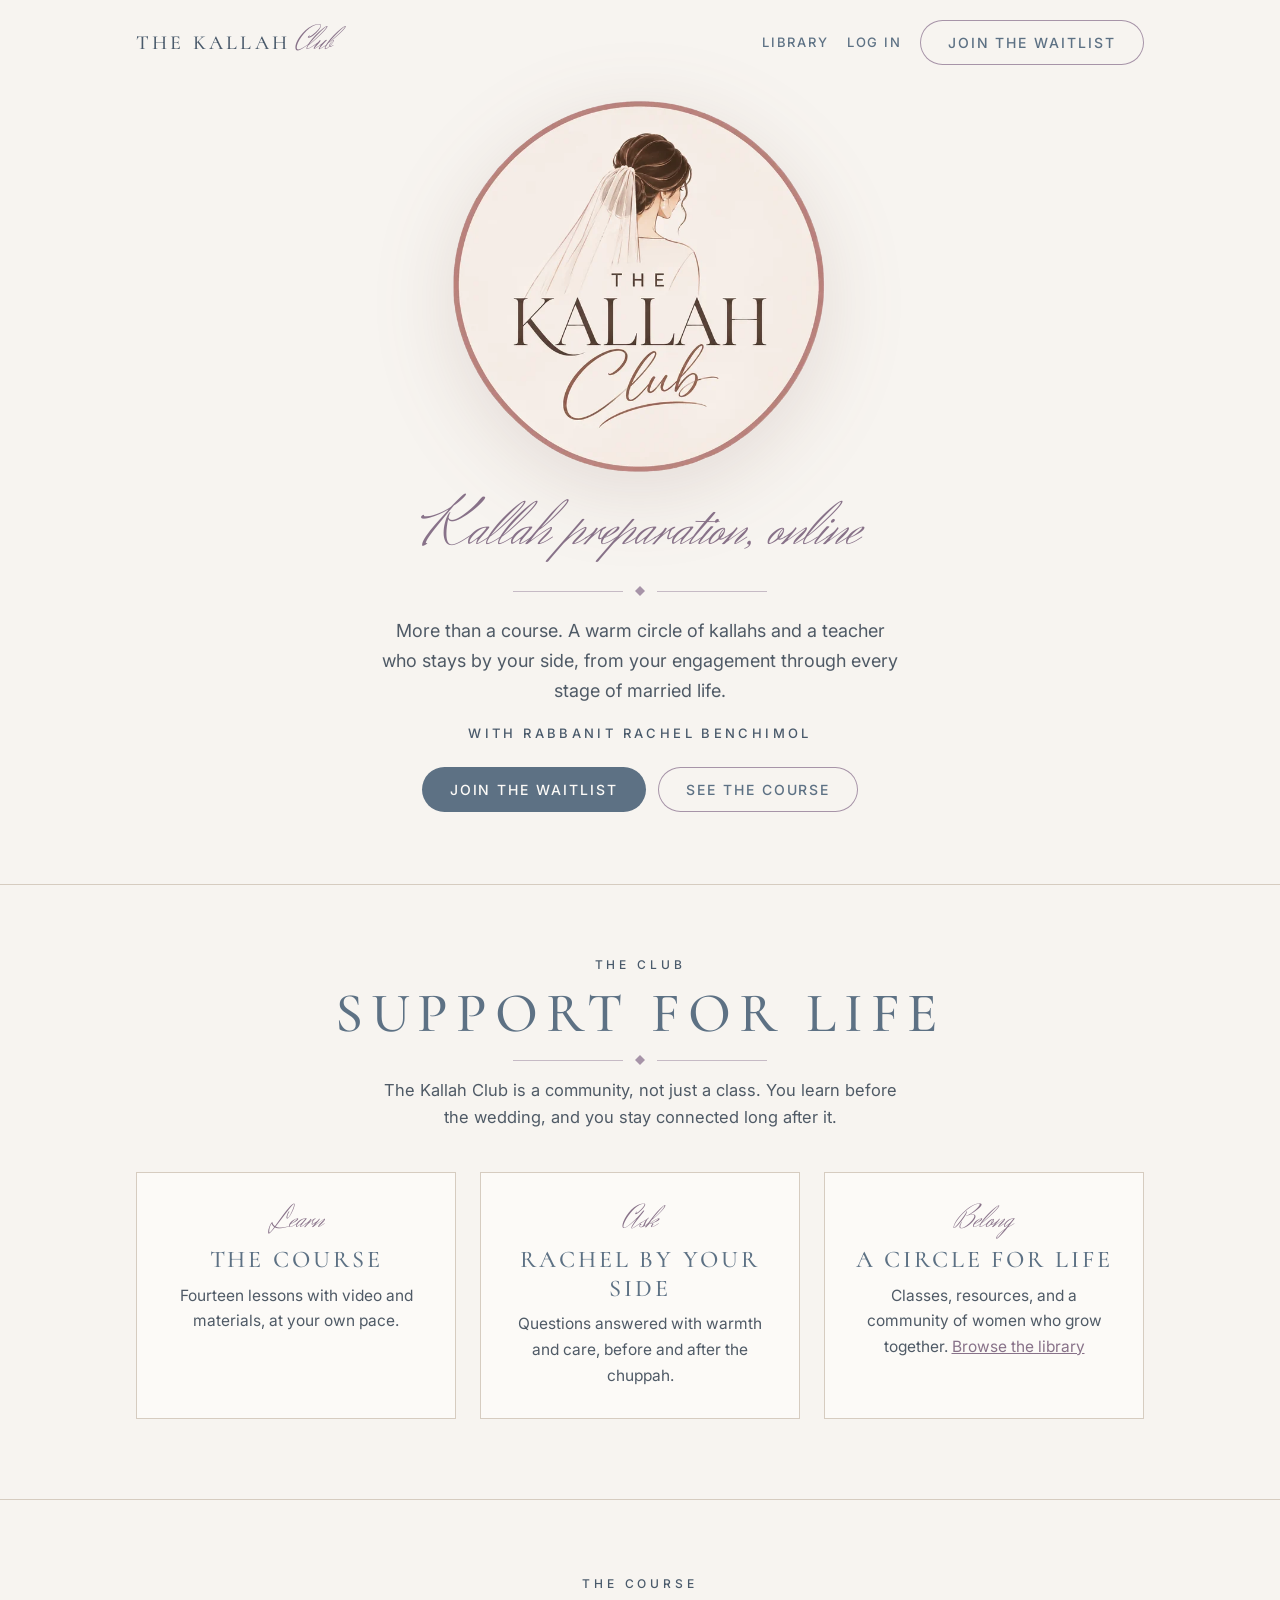
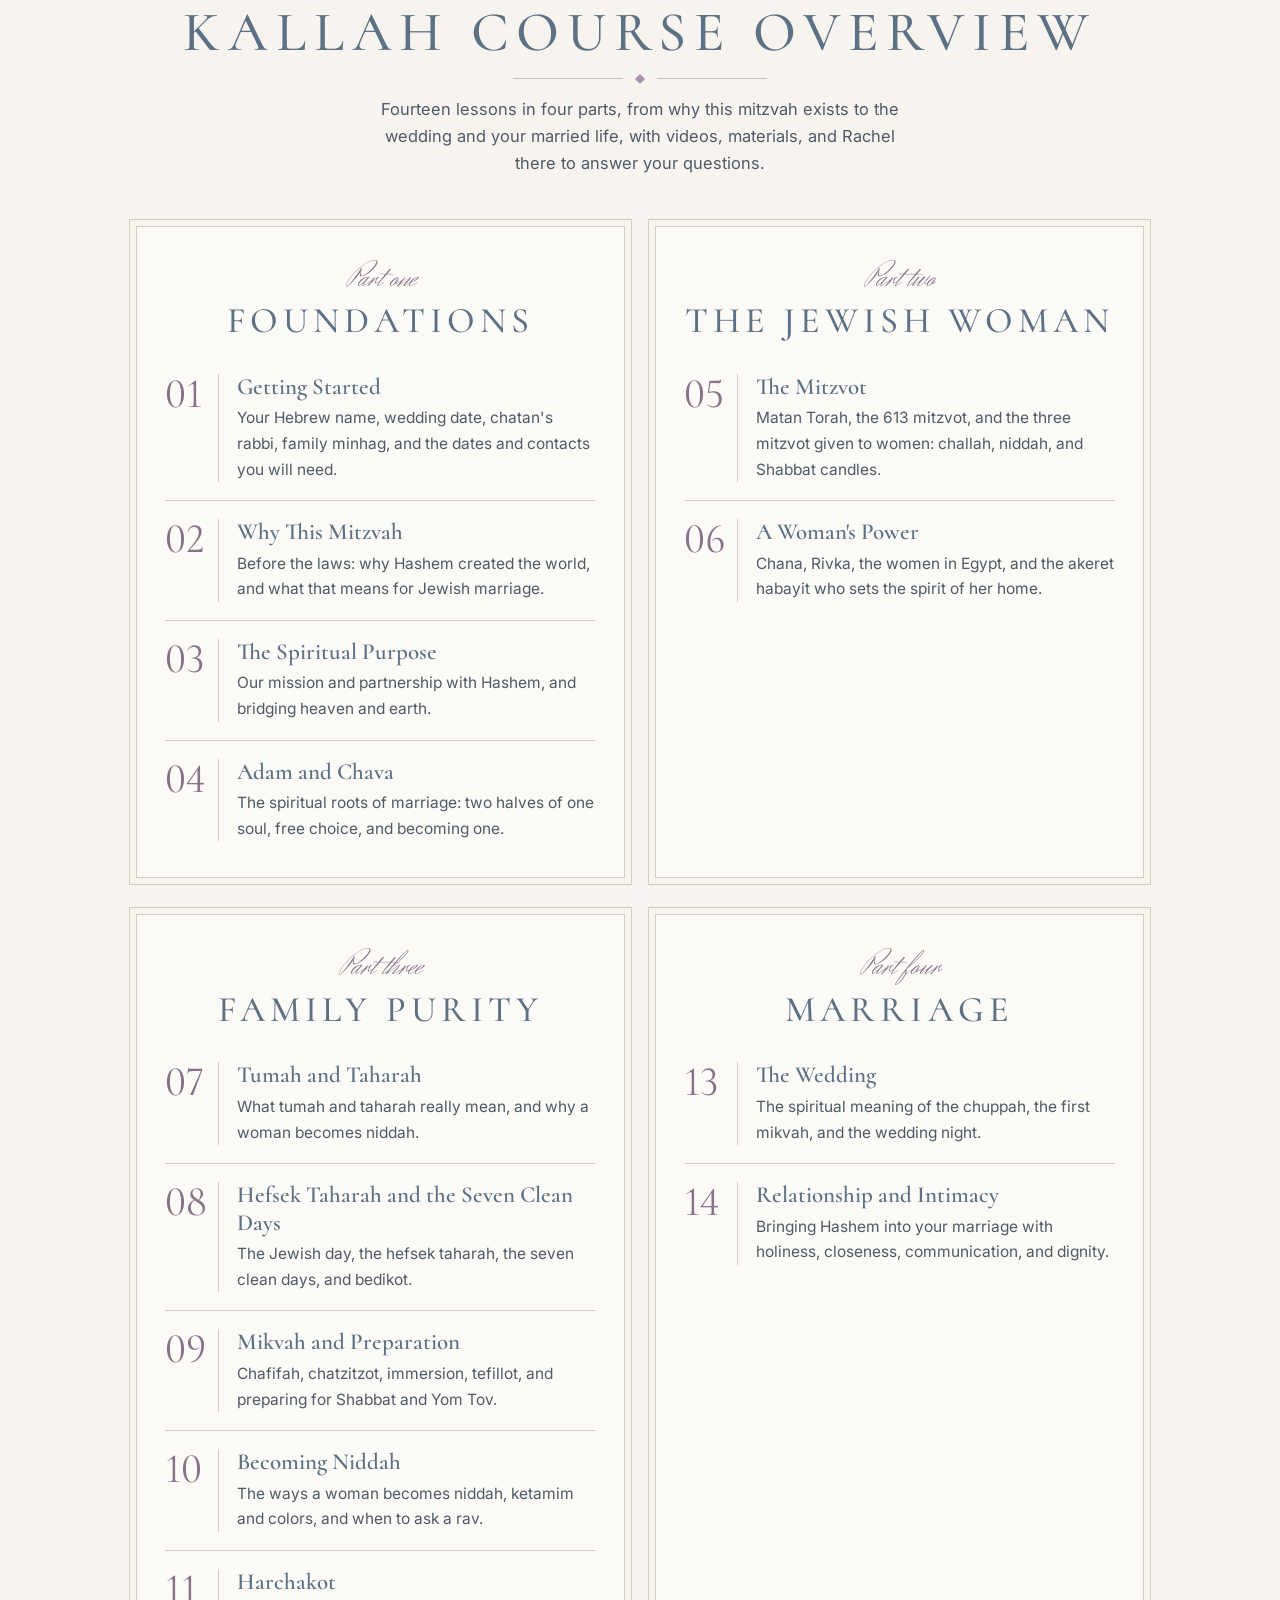
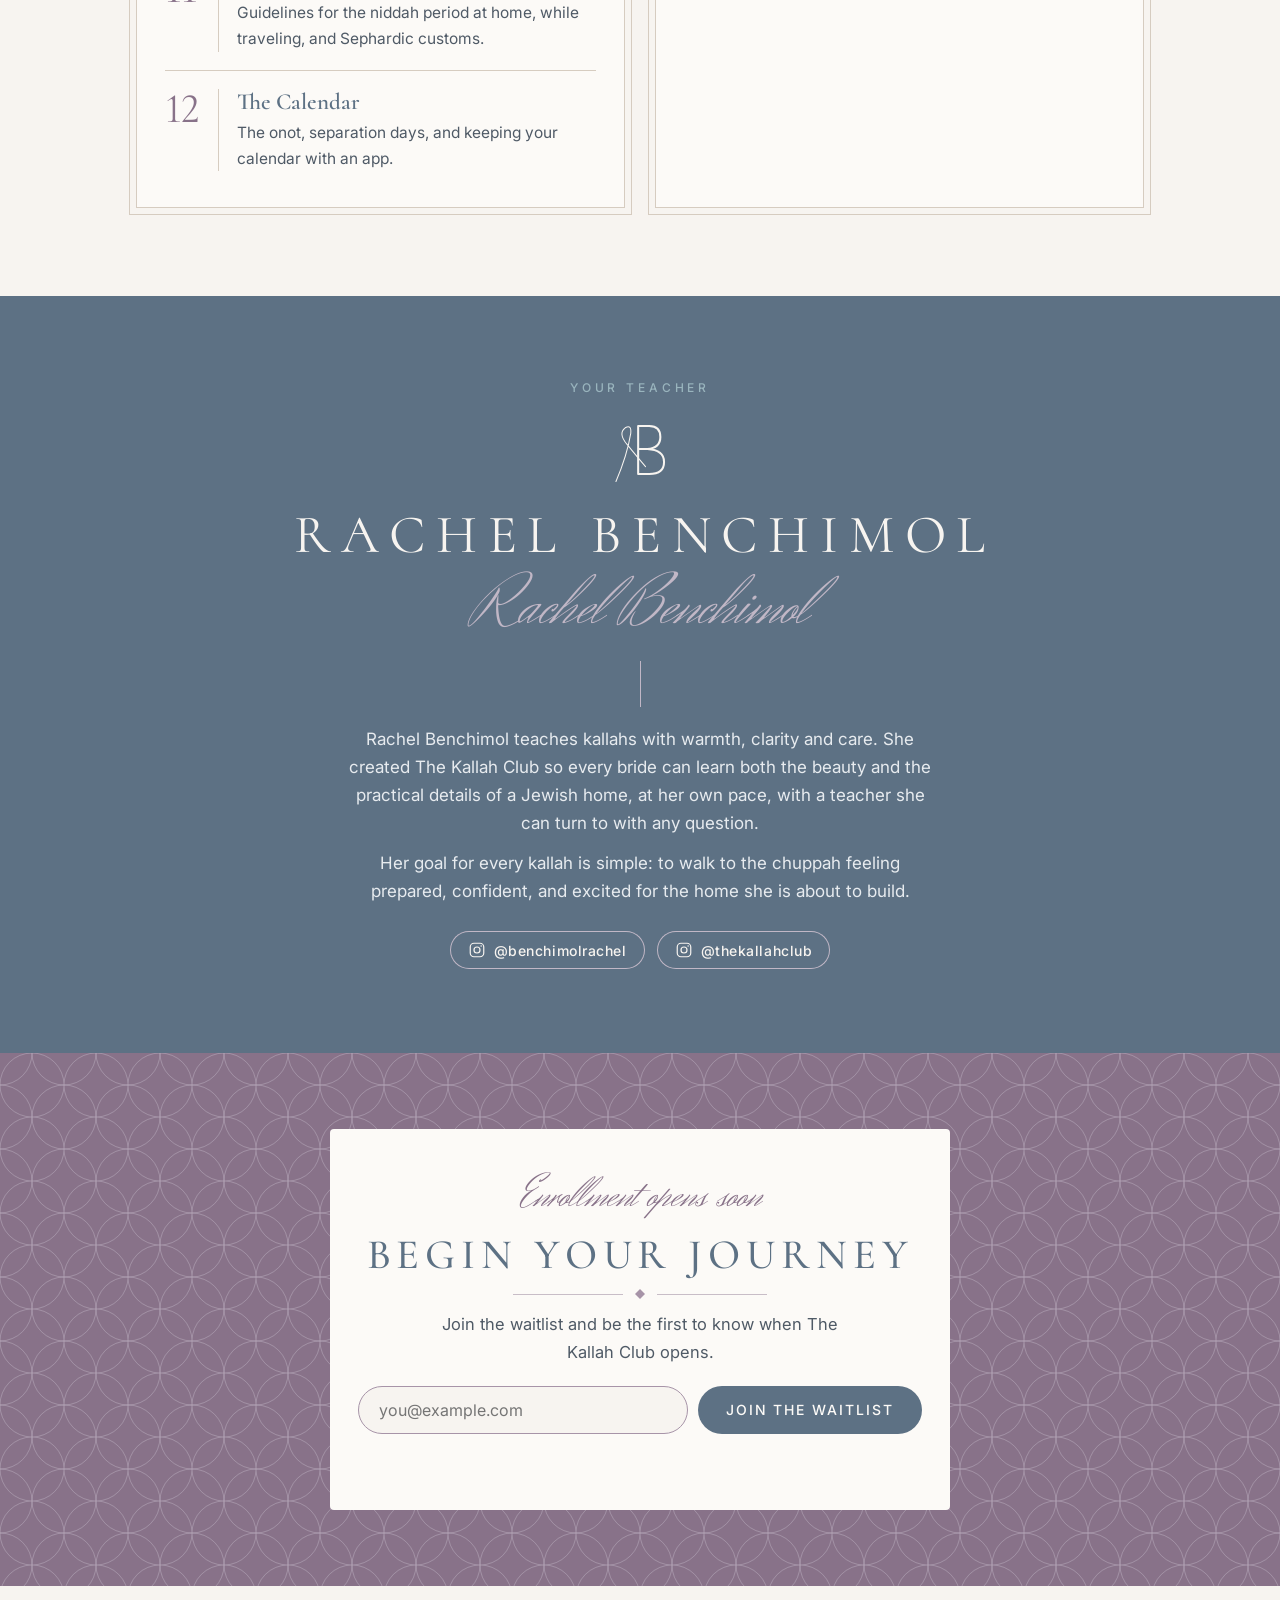
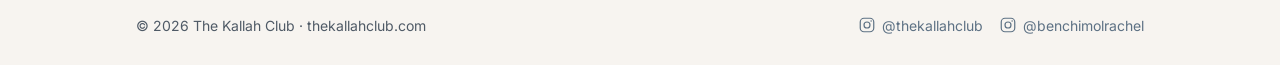
==== commit 5bb8a007: "Add Library page and admin Library tab (classes, books, resources)" ====
--- a/index.html
+++ b/index.html
@@ -145,6 +145,7 @@
   <div class="wrap">
     <a class="brand" href="#top"><b>The Kallah</b><i>Club</i></a>
     <span class="navlinks">
+      <a class="navlink" href="library.html">Library</a>
       <a class="navlink" href="account.html">Log in</a>
       <a class="btn line" href="#join">Join the waitlist</a>
     </span>
@@ -186,7 +187,7 @@
     <div class="pillars">
       <div class="pillar"><p class="script">Learn</p><h3>The course</h3><p>Fourteen lessons with video and materials, at your own pace.</p></div>
       <div class="pillar"><p class="script">Ask</p><h3>Rachel by your side</h3><p>Questions answered with warmth and care, before and after the chuppah.</p></div>
-      <div class="pillar"><p class="script">Belong</p><h3>A circle for life</h3><p>Classes, resources, and a community of women who grow together.</p></div>
+      <div class="pillar"><p class="script">Belong</p><h3>A circle for life</h3><p>Classes, resources, and a community of women who grow together. <a href="library.html" style="color:var(--copper)">Browse the library</a></p></div>
     </div>
   </div>
 </section>
